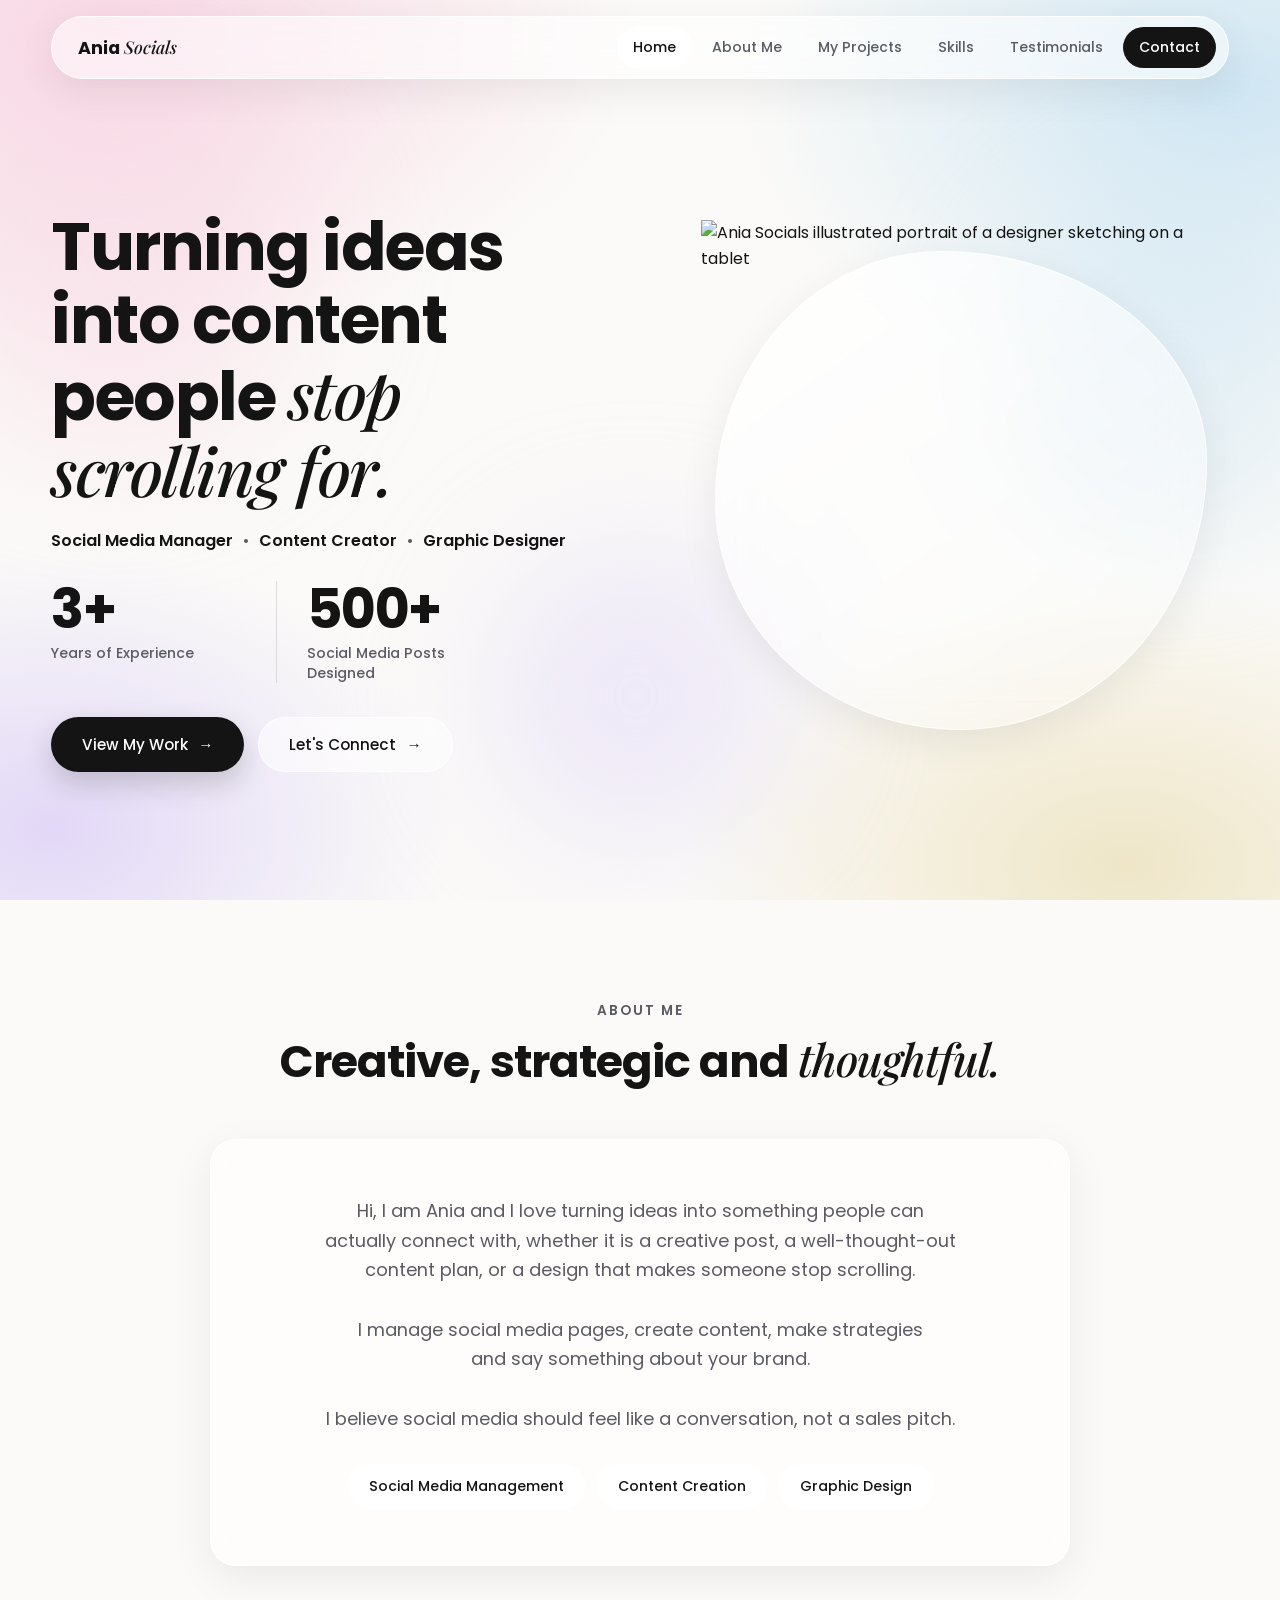
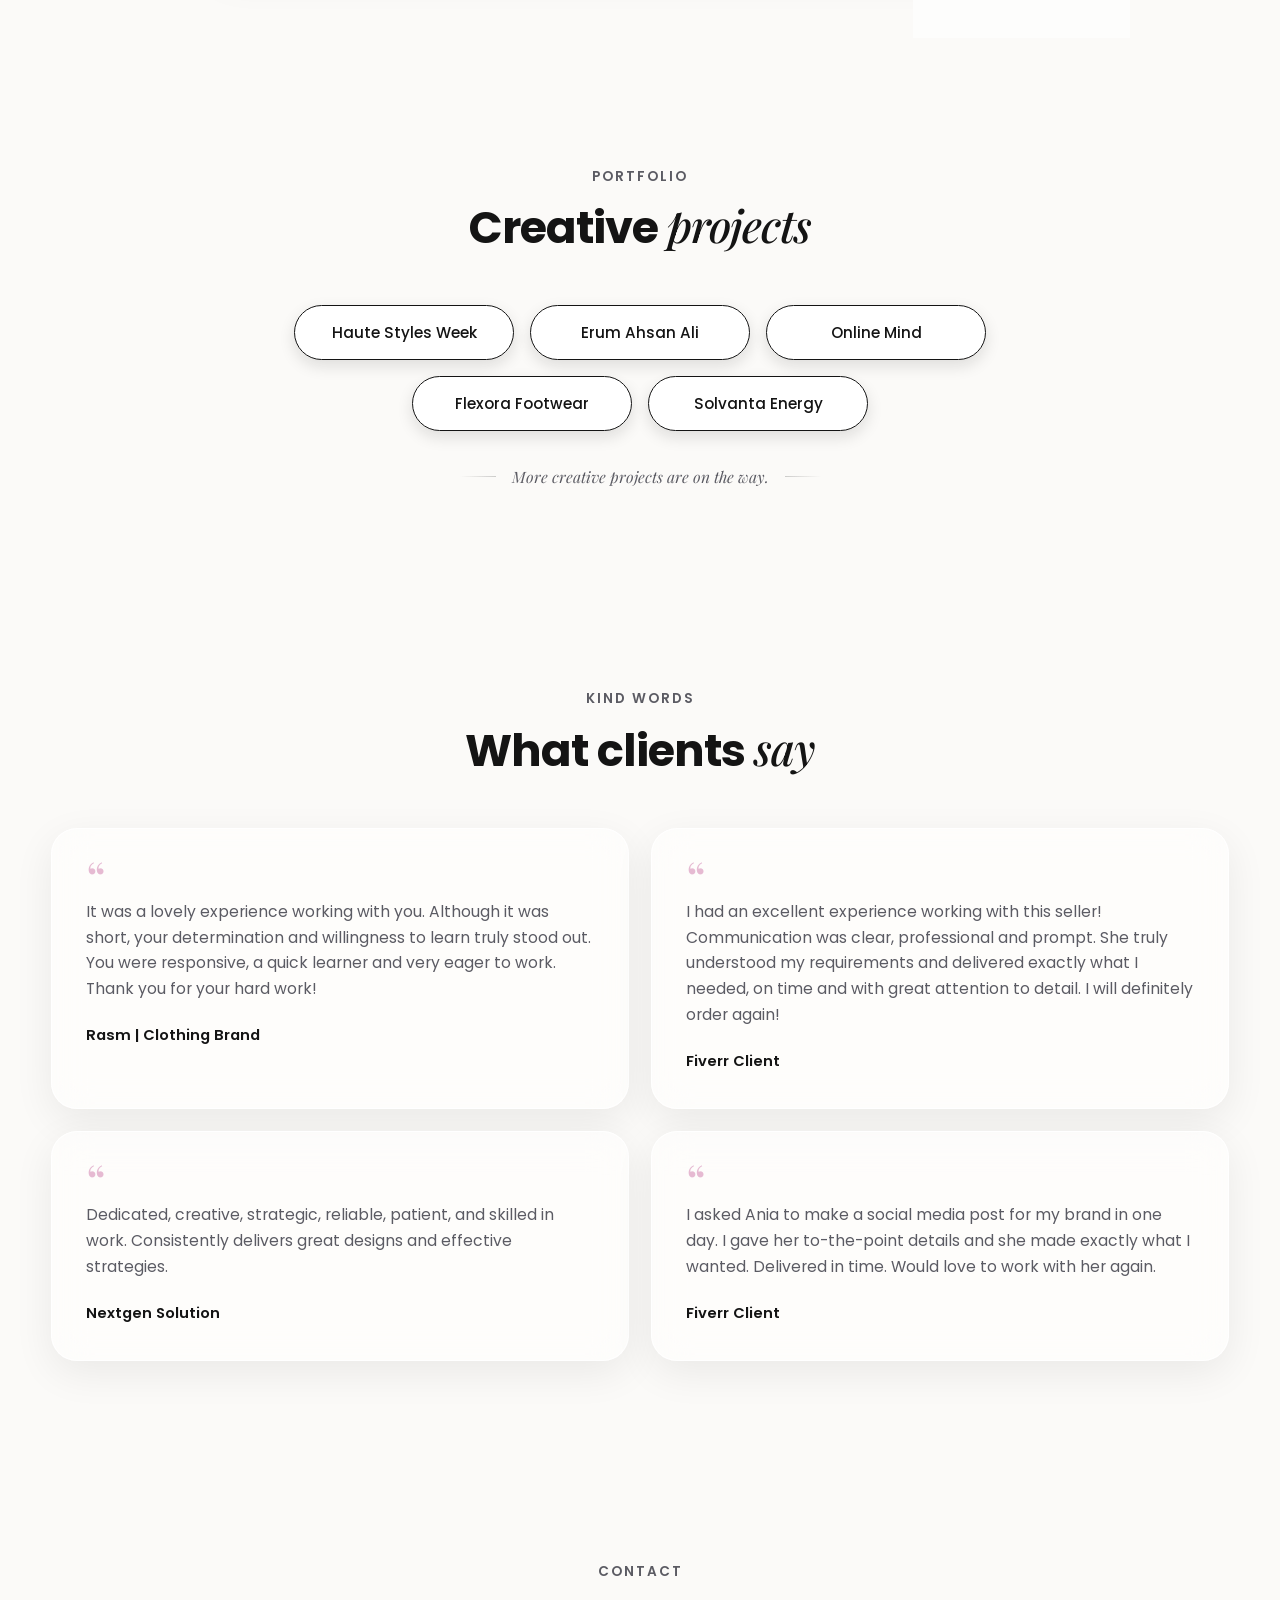
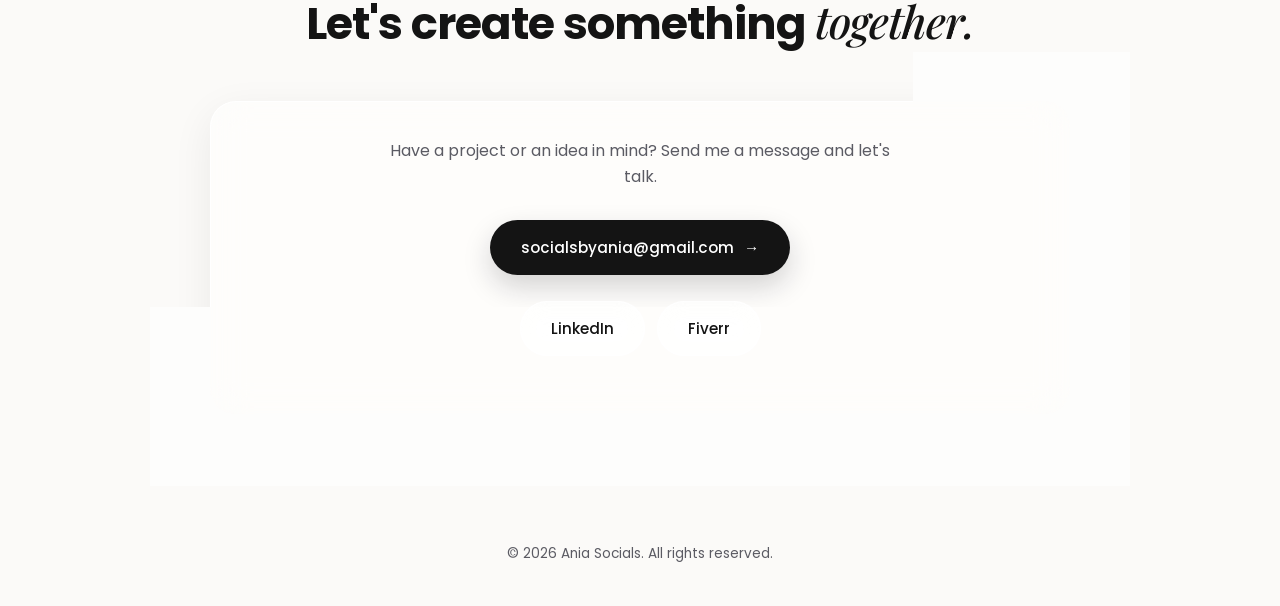
==== index.html @ b8e096a8 "Set background of work section to transparent Change the background style of the work section to tra" ====
<!DOCTYPE html>
<html lang="en">
<head>
<meta charset="UTF-8">
<meta name="viewport" content="width=device-width, initial-scale=1">
<meta name="description" content="Ania Socials - Social Media Manager, Content Creator and Graphic Designer based in Lahore, Pakistan.">
<title>Ania Socials | Social Media Manager, Content Creator &amp; Graphic Designer</title>
<link rel="preconnect" href="https://fonts.googleapis.com">
<link rel="preconnect" href="https://fonts.gstatic.com" crossorigin="anonymous">
<link href="https://fonts.googleapis.com/css2?family=Poppins:wght@400;500;600;700&amp;family=Playfair+Display:ital,wght@1,500&amp;display=swap" rel="stylesheet">
<link rel="stylesheet" href="style.css">
</head>
<body>
<div class="bg" aria-hidden="true"><div class="blob b1"></div><div class="blob b2"></div><div class="blob b3"></div></div>

<header class="nav" id="nav">
<div class="container">
<nav aria-label="Main navigation" class="nav-inner">
<a class="logo" href="#home">Ania <span>Socials</span></a>
<ul class="nav-links" id="navLinks">
<li><a class="active" href="#home">Home</a></li>
<li><a href="#about">About Me</a></li>
<li><a href="#work">My Projects</a></li>
<li><a href="skills.html">Skills</a></li>
<li><a href="#testimonials">Testimonials</a></li>
<li><a class="nav-cta" href="#contact">Contact</a></li>
</ul>
<button aria-label="Toggle menu" class="menu-btn" id="menuBtn" type="button"><span></span><span></span><span></span></button>
</nav>
</div>
</header>

<main>
<!-- HERO -->
<section class="hero" id="home">
<div class="container hero-grid">
<div>
<h1 class="fade-in d2">Turning ideas into content people <span class="serif">stop scrolling for.</span></h1>
<p class="role fade-in d3">Social Media Manager <em>&#8226;</em> Content Creator <em>&#8226;</em> Graphic Designer</p>
<div class="stats fade-in d3">
<div class="stat"><strong>3+</strong><span>Years of Experience</span></div>
<div class="stat"><strong>500+</strong><span>Social Media Posts Designed</span></div>
</div>
<div class="actions fade-in d4">
<a class="btn btn-primary" href="#work">View My Work <span class="arrow">&#8594;</span></a>
<a class="btn btn-glass" href="#contact">Let's Connect <span class="arrow">&#8594;</span></a>
</div>
</div>
<div class="hero-visual">
<div class="glass-shape"></div>
<img alt="Ania Socials illustrated portrait of a designer sketching on a tablet" height="520" src="https://blogger.googleusercontent.com/img/b/R29vZ2xl/AVvXsEibxMDNCMY5c9PxN5ZFK6qP8IQob1zR3CNgGn-shDD3_KGI70sNt0he87D-zK4mpWRlWK5FpKBMN6cfa7GPs__w5HjtG56570wVOdu9IdIuKv0QB2k-N_sgeKqz3e6K7RaxLHZi7fZDwpStQkw6XJmoMxxOQEpCVAgt_jhznvcrBzYWhAY2EqvJJrifhQ6l/s1600/Hijabi%20Artist%20Sketching%20on%20Tablet.png" width="520">
</div>
</div>
</section>

<!-- ABOUT -->
<section class="sec" id="about">
<div class="container">
<span class="eyebrow reveal">About Me</span>
<h2 class="reveal">Creative, strategic and <span class="serif">thoughtful.</span></h2>
<div class="glass about-card reveal">
<p>Hi, I am Ania and I love turning ideas into something people can actually connect with, whether it is a creative post, a well-thought-out content plan, or a design that makes someone stop scrolling.</p>
<p>I manage social media pages, create content, make strategies<br>and say something about your brand.</p>
<p>I believe social media should feel like a conversation, not a sales pitch.</p>
<div class="chips"><span>Social Media Management</span><span>Content Creation</span><span>Graphic Design</span></div>
</div>
</div>
</section>

<!-- CREATIVE PORTFOLIO -->
<section class="sec" id="work" style="background:transparent">
<div class="container">
<span class="eyebrow reveal">Portfolio</span>
<h2 class="reveal">Creative <span class="serif">projects</span></h2>
<div class="pf-list reveal">
<a class="pf-btn" href="haute-styles-week.html">Haute Styles Week</a>
<a class="pf-btn" href="erum-ahsan-ali.html">Erum Ahsan Ali</a>
<a class="pf-btn" href="online-mind.html">Online Mind</a>
<a class="pf-btn" href="flexora-footwear.html">Flexora Footwear</a>
<a class="pf-btn" href="solvanta-energy.html">Solvanta Energy</a>
</div>
<p class="more-note reveal">More creative projects are on the way.</p>
</div>
</section>

<!-- TESTIMONIALS -->
<section class="sec" id="testimonials">
<div class="container">
<span class="eyebrow reveal">Kind Words</span>
<h2 class="reveal">What clients <span class="serif">say</span></h2>
<div class="tgrid">
<div class="glass tcard reveal"><div class="quote">&#8220;</div><p>It was a lovely experience working with you. Although it was short, your determination and willingness to learn truly stood out. You were responsive, a quick learner and very eager to work. Thank you for your hard work!</p><b>Rasm | Clothing Brand</b></div>
<div class="glass tcard reveal"><div class="quote">&#8220;</div><p>I had an excellent experience working with this seller! Communication was clear, professional and prompt. She truly understood my requirements and delivered exactly what I needed, on time and with great attention to detail. I will definitely order again!</p><b>Fiverr Client</b></div>
<div class="glass tcard reveal"><div class="quote">&#8220;</div><p>Dedicated, creative, strategic, reliable, patient, and skilled in work. Consistently delivers great designs and effective strategies.</p><b>Nextgen Solution</b></div>
<div class="glass tcard reveal"><div class="quote">&#8220;</div><p>I asked Ania to make a social media post for my brand in one day. I gave her to-the-point details and she made exactly what I wanted. Delivered in time. Would love to work with her again.</p><b>Fiverr Client</b></div>
</div>
</div>
</section>

<!-- CONTACT -->
<section class="sec" id="contact">
<div class="container">
<span class="eyebrow reveal">Contact</span>
<h2 class="reveal">Let's create something <span class="serif">together.</span></h2>
<div class="glass contact-card reveal">
<p class="contact-message">
  Have a project or an idea in mind?
  <span>Send me a message and let's talk.</span>
</p>
<div class="actions" style="justify-content:center;margin-top:0">
<a class="btn btn-primary" href="https://mail.google.com/mail/?view=cm&amp;fs=1&amp;to=socialsbyania@gmail.com" target="_blank" rel="noopener noreferrer">socialsbyania@gmail.com <span class="arrow">&#8594;</span></a>
<!-- EDIT: paste your Google Form link in href below, then remove the comment markers around this button
<a class="btn btn-glass" href="PASTE-GOOGLE-FORM-LINK">Fill the Form</a> -->
</div>
<div class="links">
<a class="btn btn-glass" href="https://www.linkedin.com/in/ania-socials" rel="noopener" target="_blank">LinkedIn</a>
<a class="btn btn-glass" href="https://www.fiverr.com/s/jyyxRbZ" rel="noopener" target="_blank">Fiverr</a>
</div>
</div>
</div>
</section>
</main>

<footer class="footer"><div class="container">&#169; 2026 Ania Socials. All rights reserved.</div></footer>

<script src="script.js"></script>
</body>
</html>
---- style.css ----
:root{
  /* EDIT COLORS HERE */
  --bg:#fbfaf8; --text:#141414; --muted:#5b5b63; --accent:#141414;
  --g1:#f8d7e4; --g2:#cfe6f3; --g3:#efe6c8; --g4:#e2d8f7;
  --glass:rgba(255,255,255,.55); --glass2:rgba(255,255,255,.78); --border:rgba(255,255,255,.85);
  --shadow:0 12px 40px rgba(20,20,20,.07); --ease:cubic-bezier(.22,.61,.36,1);
}
*{box-sizing:border-box;margin:0;padding:0}
html{scroll-behavior:smooth}
body{font-family:'Poppins',sans-serif;color:var(--text);background:var(--bg);line-height:1.65;overflow-x:hidden;-webkit-font-smoothing:antialiased}
img{max-width:100%;height:auto;display:block}
a{color:inherit;text-decoration:none}
ul{list-style:none}
.container{width:min(1180px,92%);margin:0 auto}
.serif{font-family:'Playfair Display','Times New Roman',serif;font-style:italic;font-weight:500}
section{scroll-margin-top:90px;position:relative}
.bg{position:fixed;inset:0;z-index:-2;overflow:hidden;background:radial-gradient(60% 50% at 8% 4%,var(--g1),transparent 70%),radial-gradient(55% 50% at 96% 10%,var(--g2),transparent 70%),radial-gradient(50% 45% at 88% 96%,var(--g3),transparent 70%),radial-gradient(45% 45% at 4% 92%,var(--g4),transparent 70%),var(--bg)}
.blob{position:absolute;border-radius:50%;filter:blur(70px);opacity:.5;animation:float 16s ease-in-out infinite}
.b1{width:380px;height:380px;background:var(--g1);top:8%;left:-6%}
.b2{width:340px;height:340px;background:var(--g2);top:22%;right:-5%;animation-delay:-5s}
.b3{width:300px;height:300px;background:var(--g4);bottom:6%;left:38%;animation-delay:-9s}
@keyframes float{0%,100%{transform:translate(0,0) scale(1)}50%{transform:translate(30px,-40px) scale(1.08)}}
.glass{background:var(--glass);backdrop-filter:blur(18px) saturate(160%);-webkit-backdrop-filter:blur(18px) saturate(160%);border:1px solid var(--border);box-shadow:var(--shadow);border-radius:26px;transition:all .4s var(--ease)}
.glass:hover{background:var(--glass2);transform:translateY(-5px)}
/* NAV */
.nav{position:fixed;top:16px;left:0;right:0;z-index:60}
.nav-inner{position:relative;display:flex;align-items:center;justify-content:space-between;padding:10px 12px 10px 26px;background:var(--glass);backdrop-filter:blur(18px);-webkit-backdrop-filter:blur(18px);border:1px solid var(--border);border-radius:999px;box-shadow:var(--shadow)}
.nav.scrolled .nav-inner{background:var(--glass2)}
.logo{font-weight:700;font-size:1.1rem}
.logo span{font-family:'Playfair Display',serif;font-style:italic;font-weight:500}
.nav-links{display:flex;gap:4px;align-items:center}
.nav-links a{display:block;padding:9px 16px;border-radius:999px;font-size:.88rem;font-weight:500;color:var(--muted);transition:all .3s var(--ease)}
.nav-links a:hover,.nav-links a.active{color:var(--text);background:rgba(255,255,255,.9)}
.nav-links a.nav-cta{background:var(--accent);color:#fff}
.nav-links a.nav-cta:hover{background:#000;transform:translateY(-1px)}
.menu-btn{display:none;width:44px;height:44px;border-radius:50%;border:1px solid var(--border);background:var(--glass2);cursor:pointer;position:relative}
.menu-btn span{position:absolute;left:13px;right:13px;height:2px;background:var(--text);border-radius:2px;transition:all .3s var(--ease)}
.menu-btn span:nth-child(1){top:16px}.menu-btn span:nth-child(2){top:21px}.menu-btn span:nth-child(3){top:26px}
.menu-btn.open span:nth-child(1){top:21px;transform:rotate(45deg)}
.menu-btn.open span:nth-child(2){opacity:0}
.menu-btn.open span:nth-child(3){top:21px;transform:rotate(-45deg)}
/* BUTTONS */
.btn{display:inline-flex;align-items:center;gap:10px;padding:15px 30px;border-radius:999px;font:500 .95rem 'Poppins',sans-serif;cursor:pointer;border:1px solid transparent;transition:all .35s var(--ease)}
.btn-primary{background:var(--accent);color:#fff;box-shadow:0 12px 28px rgba(20,20,20,.18)}
.btn-primary:hover{transform:translateY(-3px);box-shadow:0 16px 34px rgba(20,20,20,.25)}
.btn-glass{background:var(--glass);color:var(--text);border-color:var(--border);backdrop-filter:blur(14px);-webkit-backdrop-filter:blur(14px)}
.btn-glass:hover{background:var(--glass2);transform:translateY(-3px);box-shadow:var(--shadow)}
.btn .arrow{transition:transform .3s var(--ease)}.btn:hover .arrow{transform:translateX(4px)}
/* HERO */
.hero{min-height:100vh;display:flex;align-items:center;padding:130px 0 70px}
.hero-grid{display:grid;grid-template-columns:1.05fr .95fr;gap:50px;align-items:center}
.pill{display:inline-flex;align-items:center;gap:10px;padding:8px 18px;border-radius:999px;font-size:.82rem;font-weight:500;color:var(--muted);background:var(--glass);border:1px solid var(--border);backdrop-filter:blur(12px);-webkit-backdrop-filter:blur(12px)}
.pill i{width:8px;height:8px;border-radius:50%;background:#7bd389}
.hero h1{font-size:clamp(2.4rem,5.2vw,4.3rem);font-weight:700;line-height:1.1;letter-spacing:-1.5px;margin:22px 0 18px}
.role{font-weight:600;margin-bottom:10px}
.role em{font-style:normal;color:var(--muted);font-weight:400;margin:0 6px}
.lead{color:var(--muted);font-size:1.05rem;max-width:480px}
.actions{display:flex;flex-wrap:wrap;gap:14px;margin-top:34px}
.hero-visual{position:relative;display:flex;justify-content:center}
.glass-shape{position:absolute;inset:6% 4% 2%;border-radius:46% 54% 50% 50%/52% 44% 56% 48%;background:linear-gradient(145deg,rgba(255,255,255,.8),rgba(255,255,255,.25));border:1px solid var(--border);backdrop-filter:blur(20px);-webkit-backdrop-filter:blur(20px);box-shadow:var(--shadow)}
.hero-visual img{position:relative;width:min(100%,520px);animation:rise 1.2s var(--ease) both .25s,bob 7s ease-in-out infinite 1.5s}
@keyframes rise{from{opacity:0;transform:translateY(40px) scale(.96)}to{opacity:1;transform:none}}
@keyframes bob{0%,100%{transform:translateY(0)}50%{transform:translateY(-10px)}}
.fade-in{opacity:0;transform:translateY(24px);animation:fadeUp .9s var(--ease) forwards}
.d1{animation-delay:.1s}.d2{animation-delay:.25s}.d3{animation-delay:.4s}.d4{animation-delay:.55s}
@keyframes fadeUp{to{opacity:1;transform:none}}
/* SECTIONS */
.sec{padding:100px 0}
.eyebrow{display:block;text-align:center;font-size:.85rem;font-weight:600;letter-spacing:2px;text-transform:uppercase;color:var(--muted);margin-bottom:10px}
.sec h2{text-align:center;font-size:clamp(1.9rem,3.6vw,2.8rem);font-weight:700;letter-spacing:-1px;line-height:1.2;margin-bottom:50px}
/* ABOUT */
.about-card{padding:56px 48px;max-width:860px;margin:0 auto;text-align:center}
.about-card p{font-size:1.12rem;color:var(--muted);max-width:640px;margin:0 auto 30px}
.chips{display:flex;flex-wrap:wrap;gap:12px;justify-content:center}
.chips span{padding:10px 20px;border-radius:999px;background:rgba(255,255,255,.8);border:1px solid var(--border);font-size:.88rem;font-weight:500}
/* CREATIVE PORTFOLIO */
.grid{display:grid;grid-template-columns:repeat(3,1fr);gap:22px}
.work{padding:10px;overflow:hidden;cursor:zoom-in}
.work img{width:100%;aspect-ratio:1/1;object-fit:cover;border-radius:18px;transition:transform .6s var(--ease)}
.work:hover img{transform:scale(1.04)}
.more{display:none}.grid.all .more{display:block}
.center{text-align:center;margin-top:40px}
.lightbox{position:fixed;inset:0;z-index:100;background:rgba(20,20,20,.7);backdrop-filter:blur(8px);display:none;align-items:center;justify-content:center;padding:24px;cursor:zoom-out}
.lightbox.show{display:flex}
.lightbox img{max-height:90vh;border-radius:18px;box-shadow:0 20px 60px rgba(0,0,0,.4)}
/* TESTIMONIALS */
.tgrid{display:grid;grid-template-columns:repeat(2,1fr);gap:22px}
.tcard{padding:34px}
.quote{font-family:'Playfair Display',serif;font-size:3rem;line-height:.6;color:var(--g1);filter:saturate(2) brightness(.9);height:26px}
.tcard p{color:var(--muted);margin:10px 0 20px;font-size:.98rem}
.tcard b{font-weight:600;font-size:.92rem}
/* CONTACT */
.contact-card{padding:56px 40px;max-width:860px;margin:0 auto;text-align:center}
.contact-card p{color:var(--muted);max-width:520px;margin:-20px auto 30px}
.links{display:flex;flex-wrap:wrap;gap:12px;justify-content:center;margin-top:26px}
.footer{padding:30px 0 40px;text-align:center;color:var(--muted);font-size:.85rem}
/* REVEAL (only active when JS adds .js) */
.js .reveal{opacity:0;transform:translateY(30px);transition:opacity .9s var(--ease),transform .9s var(--ease)}
.js .reveal.visible{opacity:1;transform:none}
@media(max-width:900px){
  .hero-grid{grid-template-columns:1fr;text-align:center;gap:30px}
  .lead{margin:0 auto}.actions{justify-content:center}
  .hero-visual{order:-1}.hero-visual img{width:min(78%,380px)}
  .hero{padding-top:110px}
  .grid{grid-template-columns:repeat(2,1fr)}.tgrid{grid-template-columns:1fr}
}
@media(max-width:820px){
  .menu-btn{display:block}
  .nav-links{position:absolute;top:calc(100% + 10px);left:0;right:0;flex-direction:column;padding:14px;background:var(--glass2);backdrop-filter:blur(20px);-webkit-backdrop-filter:blur(20px);border:1px solid var(--border);border-radius:26px;box-shadow:var(--shadow);opacity:0;visibility:hidden;transform:translateY(-10px);transition:all .3s var(--ease)}
  .nav-links.open{opacity:1;visibility:visible;transform:none}
  .nav-links a{text-align:center;padding:13px}
}
@media(max-width:520px){
  .grid{grid-template-columns:1fr}.btn{width:100%;justify-content:center}.actions{width:100%}
  .about-card,.contact-card{padding:38px 22px}.sec{padding:70px 0}
}
@media(prefers-reduced-motion:reduce){*{animation:none!important;transition:none!important}.fade-in{opacity:1;transform:none}.js .reveal{opacity:1;transform:none}}
/* ===== PROJECT PAGES ===== */
.project-page .ph{padding:130px 0 30px}
.back-link{display:inline-flex;align-items:center;gap:8px;padding:9px 18px;border-radius:999px;background:var(--glass);border:1px solid var(--border);backdrop-filter:blur(14px);-webkit-backdrop-filter:blur(14px);font-size:.88rem;font-weight:500;margin-bottom:28px;transition:all .3s var(--ease)}
.back-link:hover{background:var(--glass2);transform:translateX(-4px)}
.eyebrow.left{text-align:left}
.ptitle{font-size:clamp(2.4rem,6vw,4.6rem);font-weight:700;letter-spacing:-1.5px;line-height:1.08;margin:6px 0 38px}
.pintro{display:block}
.pabout{padding:42px 38px;display:flex;flex-direction:column;justify-content:center;gap:20px}
.plabel{font-size:.8rem;font-weight:600;letter-spacing:2px;text-transform:uppercase;color:var(--muted)}
.pabout p{font-size:1.12rem;color:var(--muted)}
.pgal{display:grid;grid-template-columns:repeat(auto-fit,minmax(min(100%,320px),1fr));gap:22px;align-items:start}
.pgal figure{margin:0 auto;width:100%;max-width:760px}
.pgal img{width:100%;height:auto;object-fit:contain;display:block;border-radius:18px;box-shadow:var(--shadow);cursor:zoom-in;transition:transform .5s var(--ease)}
.pgal img:hover{transform:scale(1.02)}
.pnote{grid-column:1/-1;padding:40px;text-align:center;color:var(--muted)}
.pdo{max-width:860px;margin:0 auto;padding:44px 40px}
.pdo ol{list-style:none;counter-reset:c}
.pdo li{display:flex;gap:18px;padding:18px 0;color:var(--muted);border-bottom:1px solid rgba(20,20,20,.07)}
.pdo li:last-child{border-bottom:0}
.pdo li:before{counter-increment:c;content:counter(c,decimal-leading-zero);font-weight:600;color:var(--text);min-width:30px}
.pnext{display:flex;justify-content:space-between;gap:16px;flex-wrap:wrap;max-width:860px;margin:0 auto}
.pcta{text-align:center;margin-top:60px}
.pcta p{color:var(--muted);margin-bottom:18px}
@media(max-width:600px){.pgal{grid-template-columns:1fr}.pabout,.pdo{padding:30px 22px}.project-page .ph{padding-top:110px}.pnext .btn{width:100%;justify-content:center}}
/* ===== HERO STATS ===== */
.stats{display:flex;align-items:stretch;margin-top:26px;max-width:480px}
.stat{flex:1;padding:0 30px}
.stat:first-child{padding-left:0}
.stat+.stat{border-left:1px solid rgba(20,20,20,.12)}
.stat strong{display:block;font-size:clamp(2.4rem,5vw,3.4rem);font-weight:700;letter-spacing:-1.5px;line-height:1.05}
.stat span{display:block;margin-top:6px;font-size:.88rem;font-weight:500;color:var(--muted);line-height:1.4}
@media(max-width:900px){.stats{margin-left:auto;margin-right:auto}.stat,.stat:first-child{padding:0 22px}}
@media(max-width:520px){.stats{max-width:100%}.stat,.stat:first-child{padding:0 12px}.stat strong{font-size:2.3rem}.stat span{font-size:.8rem}}
/* ===== SKILLS PAGE ===== */
.skills-page .ph{padding:130px 0 30px}
.sgrid{display:grid;grid-template-columns:repeat(6,1fr);gap:22px}
.scard{grid-column:span 2;padding:36px 32px}
.scard:nth-child(n+4){grid-column:span 3}
.snum{display:block;font-family:'Playfair Display','Times New Roman',serif;font-style:italic;font-size:1.5rem;color:var(--muted);line-height:1}
.scard h3{font-size:1.2rem;font-weight:600;line-height:1.35;margin:10px 0 22px;letter-spacing:-.2px}
.skchips{display:flex;flex-wrap:wrap;gap:9px}
.skchips span{padding:8px 15px;border-radius:999px;background:rgba(255,255,255,.8);border:1px solid var(--border);font-size:.82rem;font-weight:500;transition:all .3s var(--ease)}
.skchips span:hover{background:#fff;transform:translateY(-2px);box-shadow:0 6px 16px rgba(20,20,20,.06)}
.sfoot{display:flex;flex-wrap:wrap;gap:14px;justify-content:center;margin-top:56px}
@media(min-width:821px) and (max-width:1000px){.nav-links a{padding:9px 11px}}
@media(max-width:900px){.sgrid{grid-template-columns:repeat(2,1fr)}.scard,.scard:nth-child(n+4){grid-column:span 1}.scard:last-child{grid-column:span 2}}
@media(max-width:600px){.sgrid{grid-template-columns:1fr}.scard:last-child{grid-column:span 1}.scard{padding:28px 22px}.skills-page .ph{padding-top:110px}.sfoot .btn{width:100%;justify-content:center}}
/* ===== PROJECTS NOTE ===== */
.more-note{display:flex;align-items:center;justify-content:center;gap:16px;margin-top:34px;padding:0 6px;text-align:center;font-family:'Playfair Display','Times New Roman',serif;font-style:italic;font-size:.98rem;color:var(--muted);line-height:1.5}
.more-note:before,.more-note:after{content:"";flex:0 0 36px;height:1px;background:linear-gradient(90deg,transparent,rgba(20,20,20,.2))}
.more-note:after{background:linear-gradient(270deg,transparent,rgba(20,20,20,.2))}
@media(max-width:520px){.more-note{gap:10px;font-size:.92rem}.more-note:before,.more-note:after{flex-basis:20px}}
/* ===== PORTFOLIO BUTTONS ===== */
.pf-list{display:flex;flex-wrap:wrap;justify-content:center;gap:16px;max-width:820px;margin:0 auto}
.pf-btn{display:inline-flex;align-items:center;justify-content:center;min-width:220px;padding:15px 32px;border-radius:999px;background:#fff;color:#141414;border:1.5px solid #141414;box-shadow:0 6px 16px rgba(20,20,20,.12);font:500 .95rem 'Poppins',sans-serif;text-align:center;cursor:pointer;transition:transform .3s var(--ease),box-shadow .3s var(--ease),background .3s var(--ease),color .3s var(--ease)}
.pf-btn:hover{transform:translateY(-3px);background:#141414;color:#fff;box-shadow:0 12px 26px rgba(20,20,20,.2)}
#work{background:transparent!important}
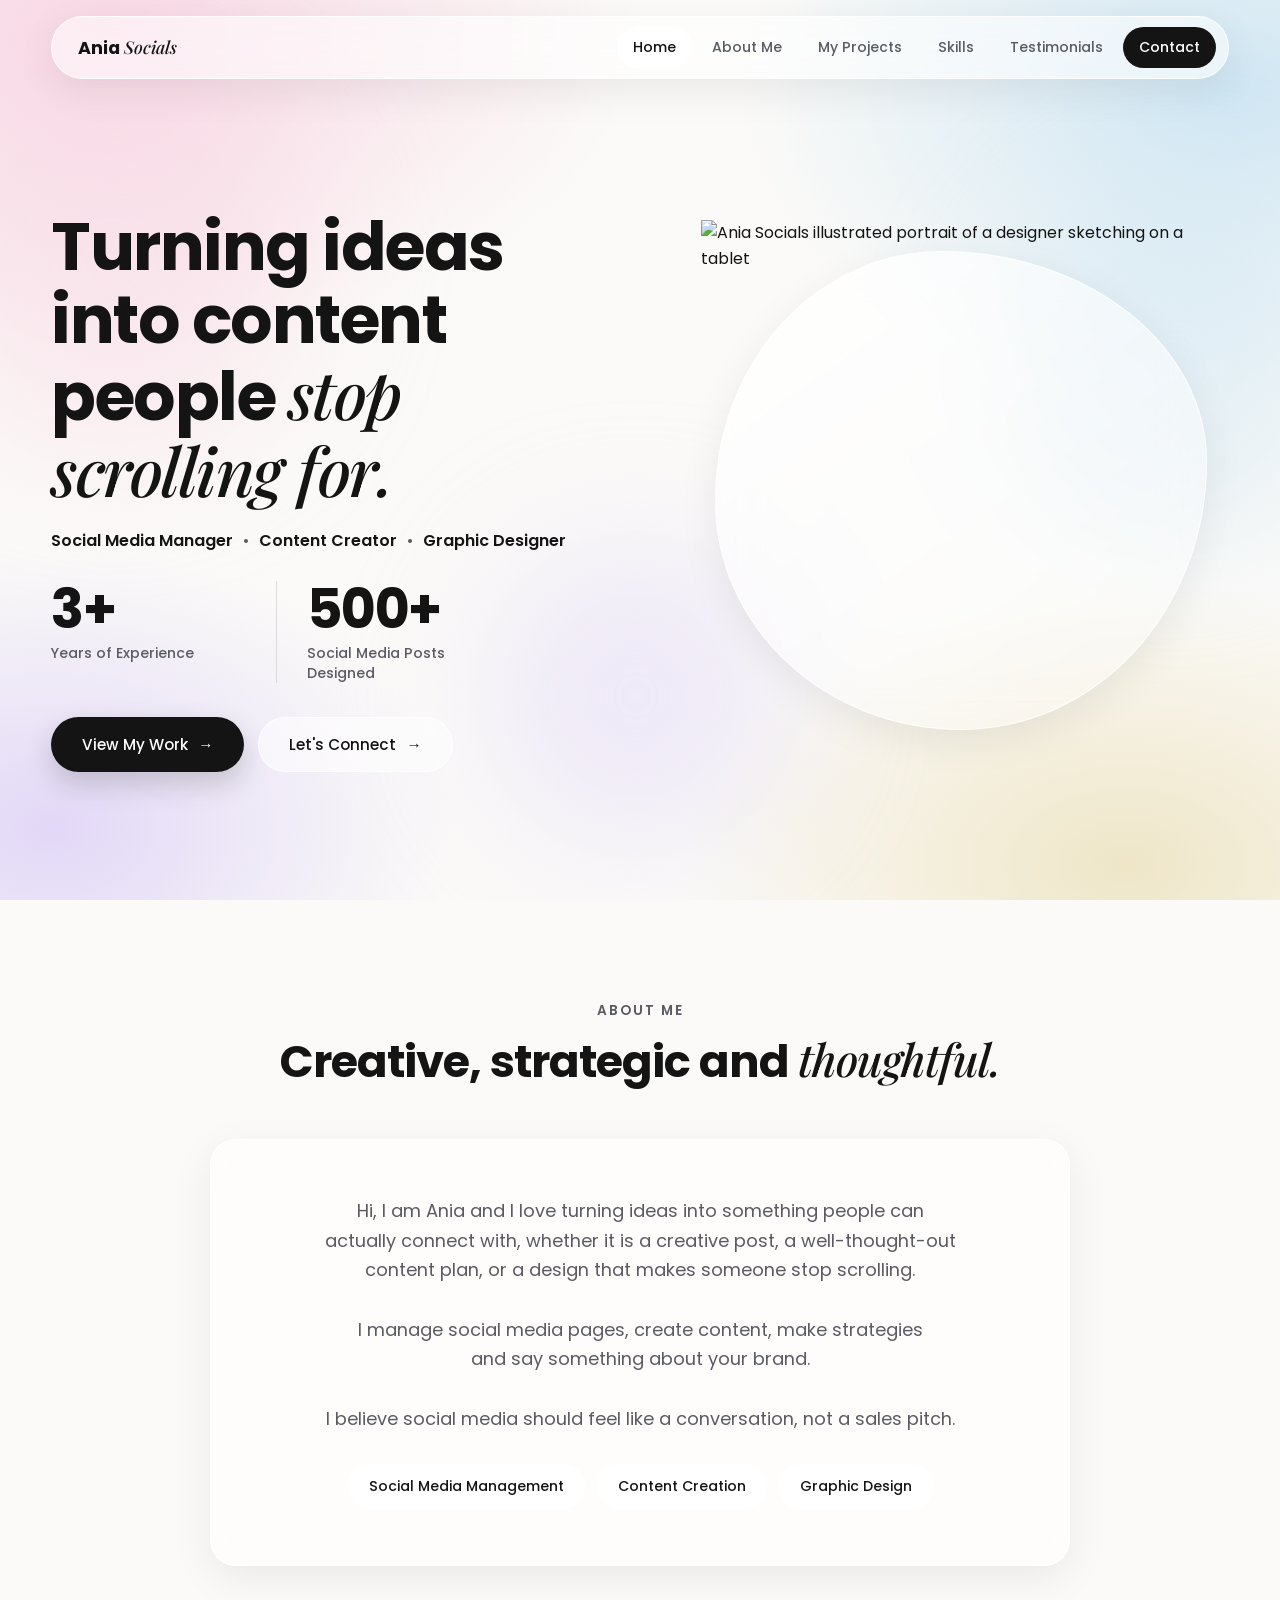
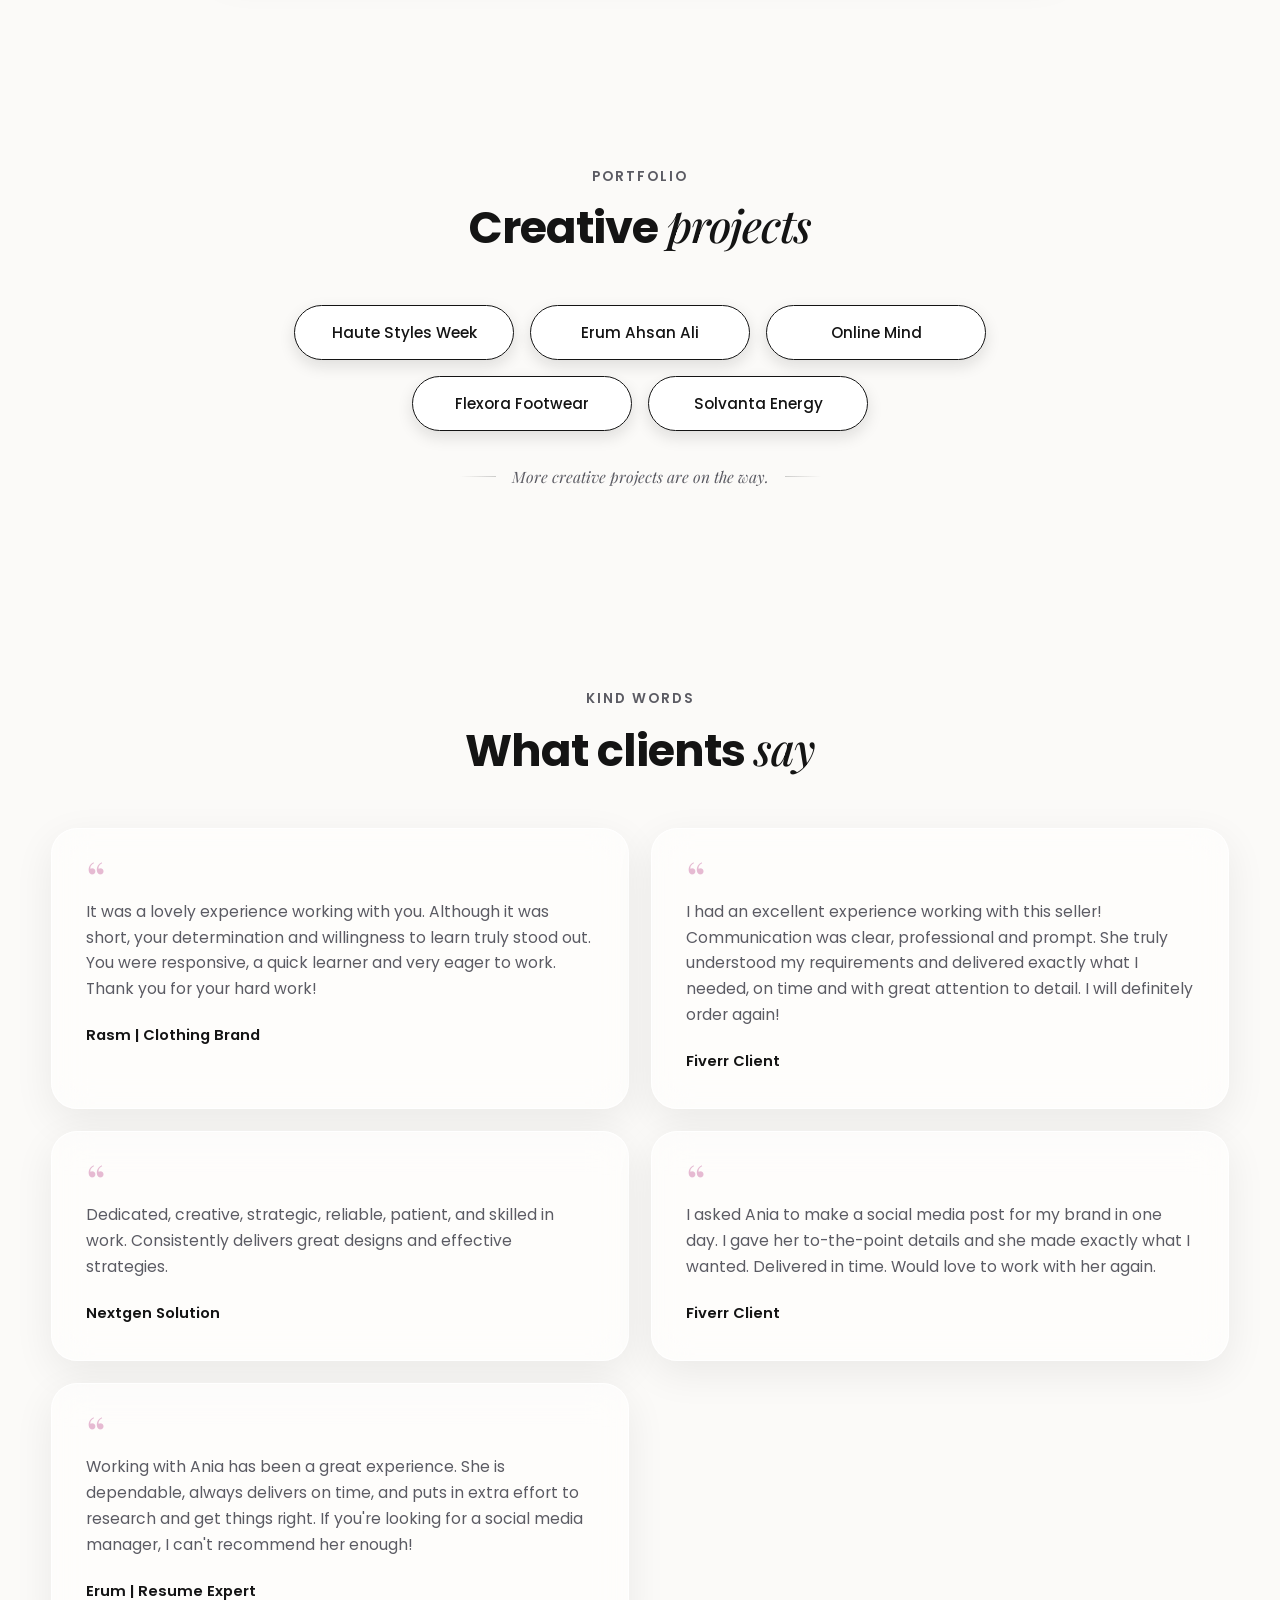
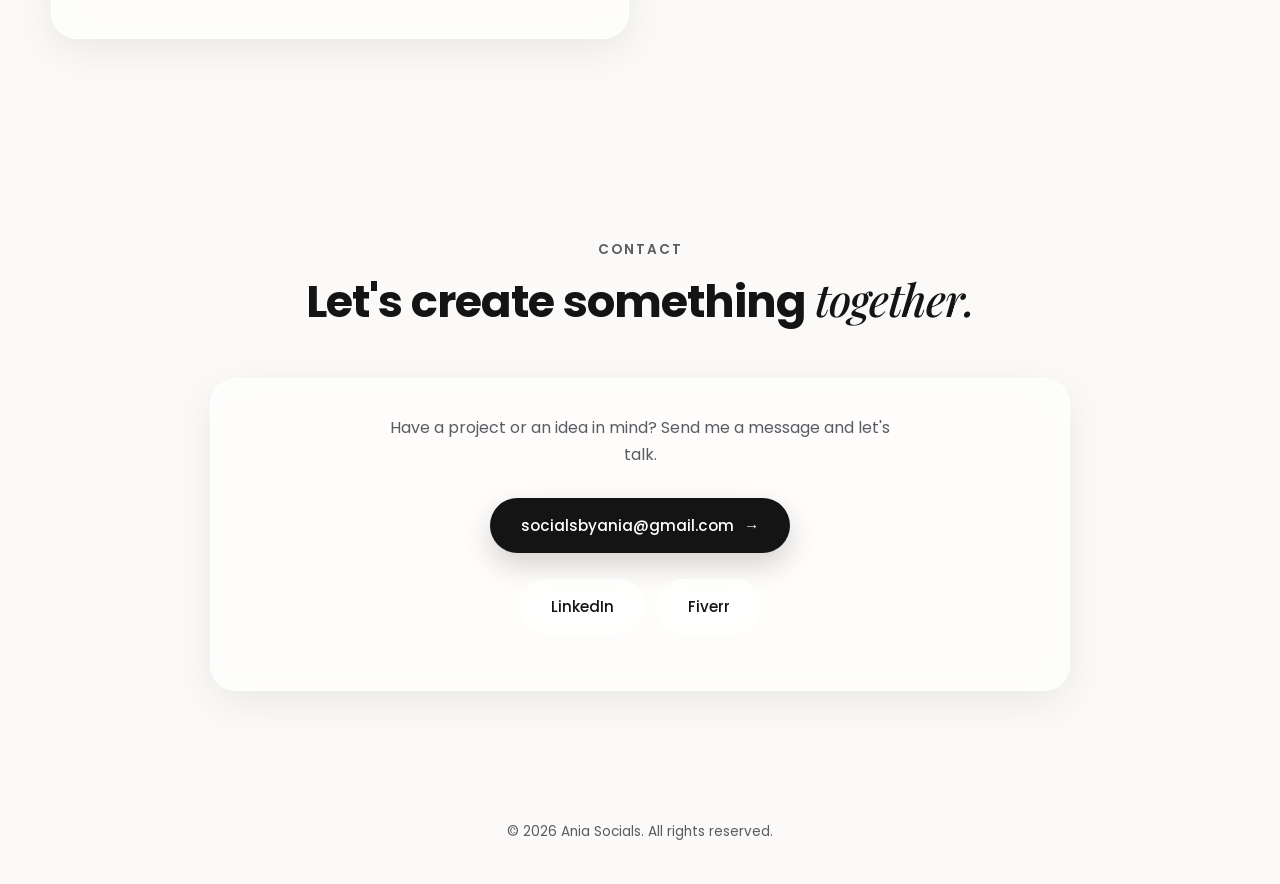
==== commit 8bb700b7: "Add testimonial for social media management" ====
--- a/index.html
+++ b/index.html
@@ -93,6 +93,7 @@
 <div class="glass tcard reveal"><div class="quote">&#8220;</div><p>I had an excellent experience working with this seller! Communication was clear, professional and prompt. She truly understood my requirements and delivered exactly what I needed, on time and with great attention to detail. I will definitely order again!</p><b>Fiverr Client</b></div>
 <div class="glass tcard reveal"><div class="quote">&#8220;</div><p>Dedicated, creative, strategic, reliable, patient, and skilled in work. Consistently delivers great designs and effective strategies.</p><b>Nextgen Solution</b></div>
 <div class="glass tcard reveal"><div class="quote">&#8220;</div><p>I asked Ania to make a social media post for my brand in one day. I gave her to-the-point details and she made exactly what I wanted. Delivered in time. Would love to work with her again.</p><b>Fiverr Client</b></div>
+<div class="glass tcard reveal"><div class="quote">&#8220;</div><p>Working with Ania has been a great experience. She is dependable, always delivers on time, and puts in extra effort to research and get things right. If you're looking for a social media manager, I can't recommend her enough!</p><b>Erum | Resume Expert</b></div>
 </div>
 </div>
 </section>
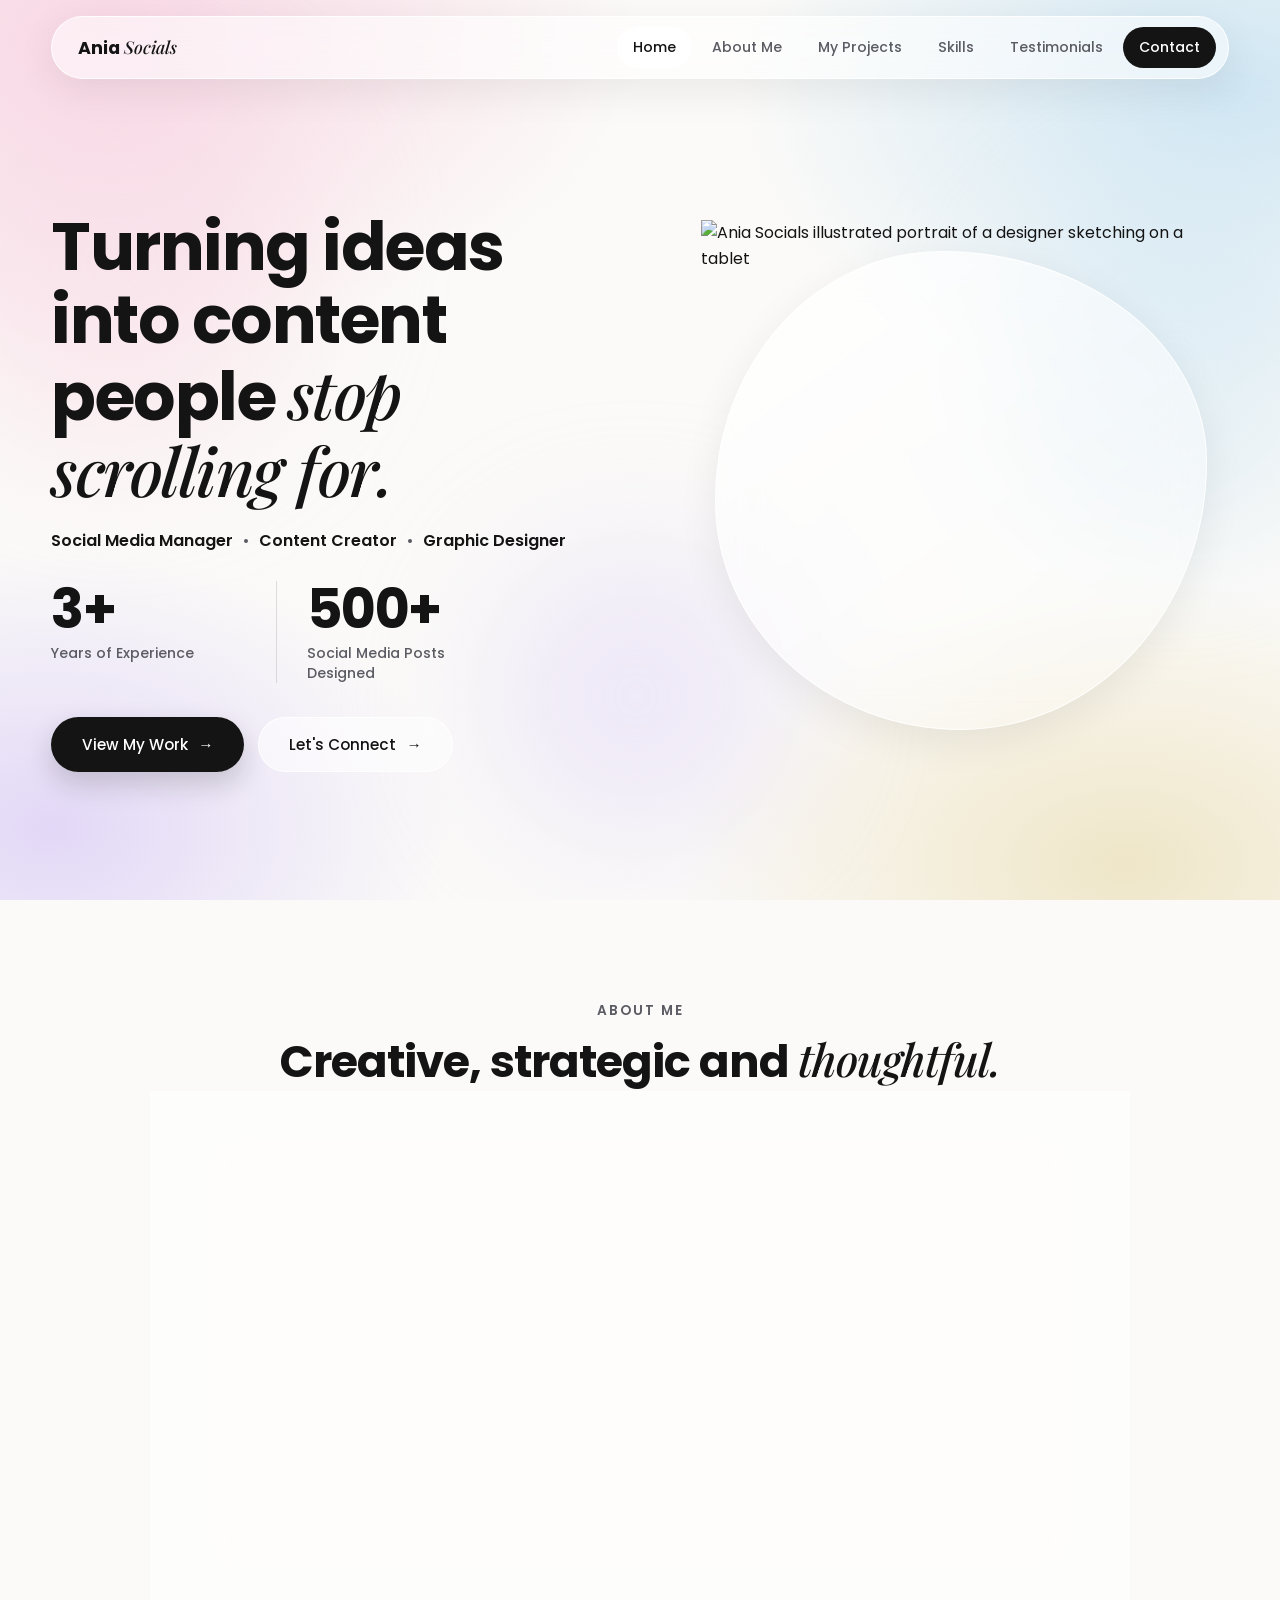
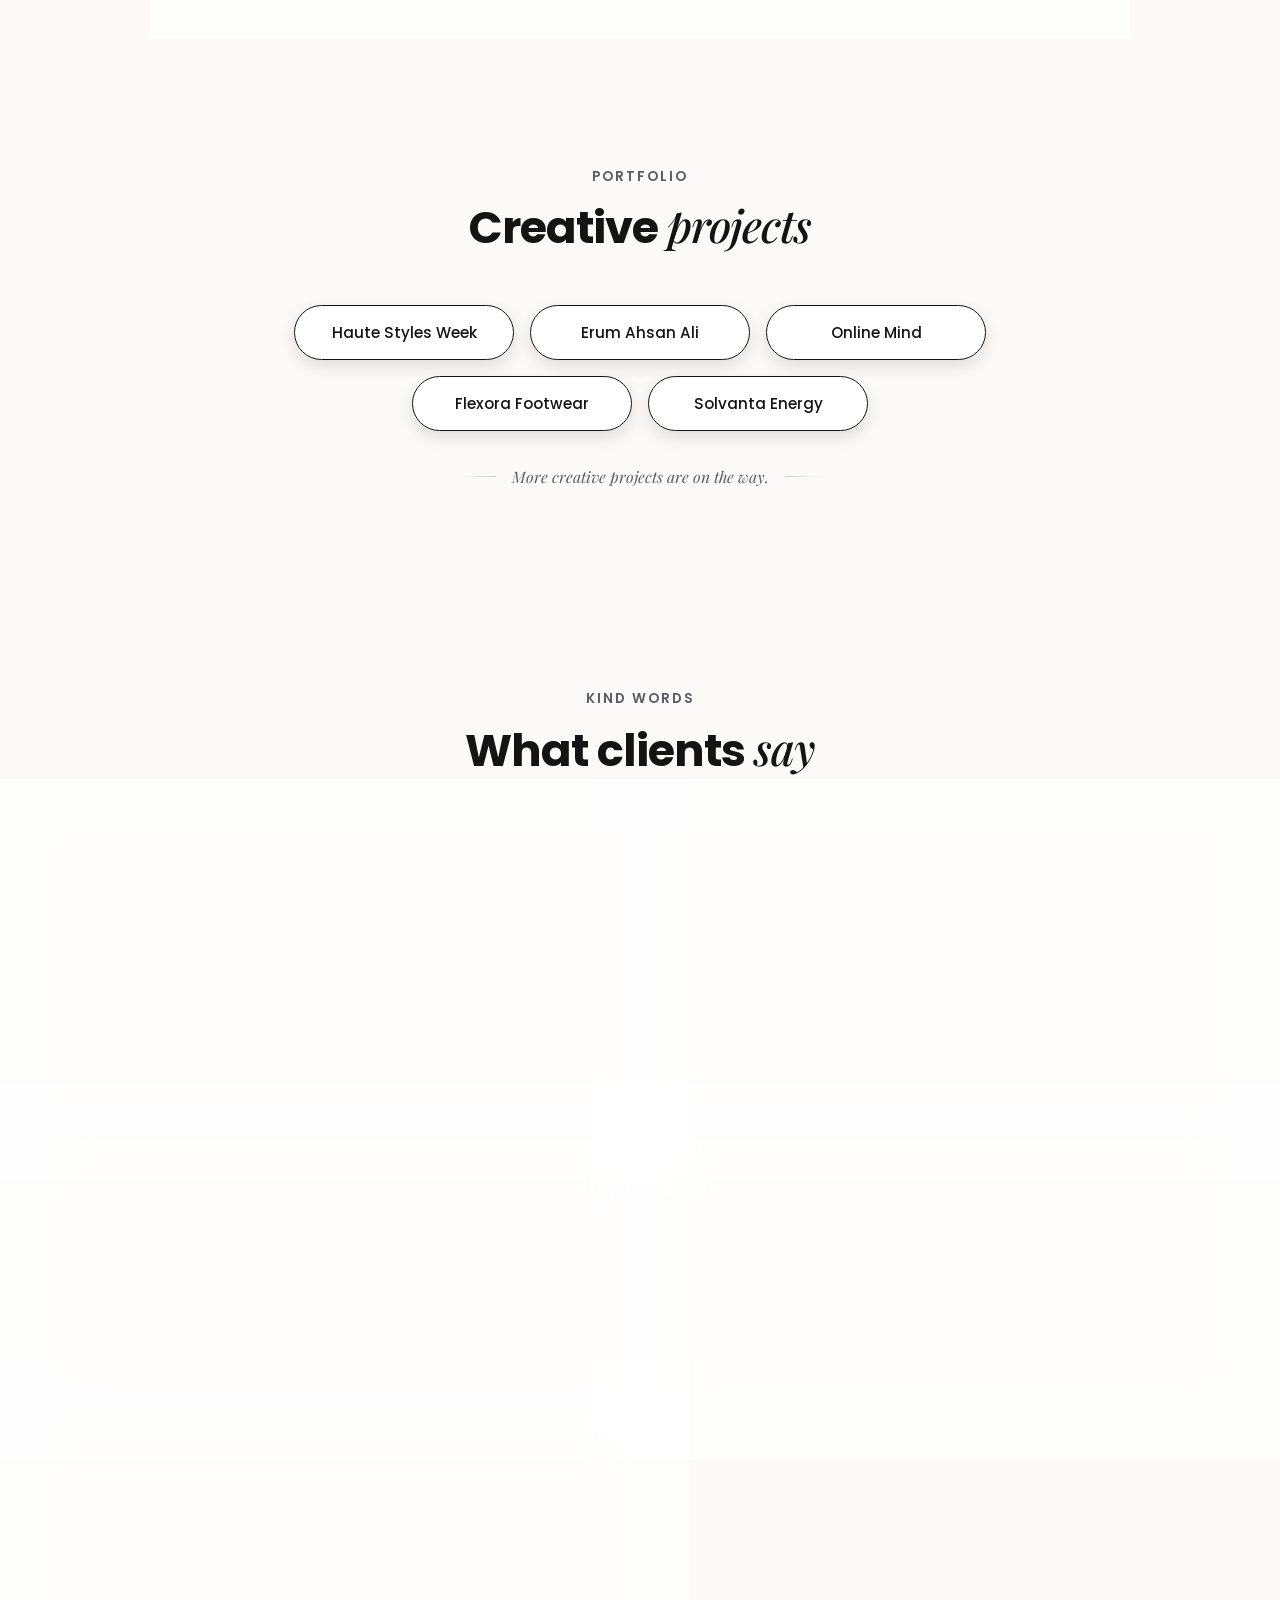
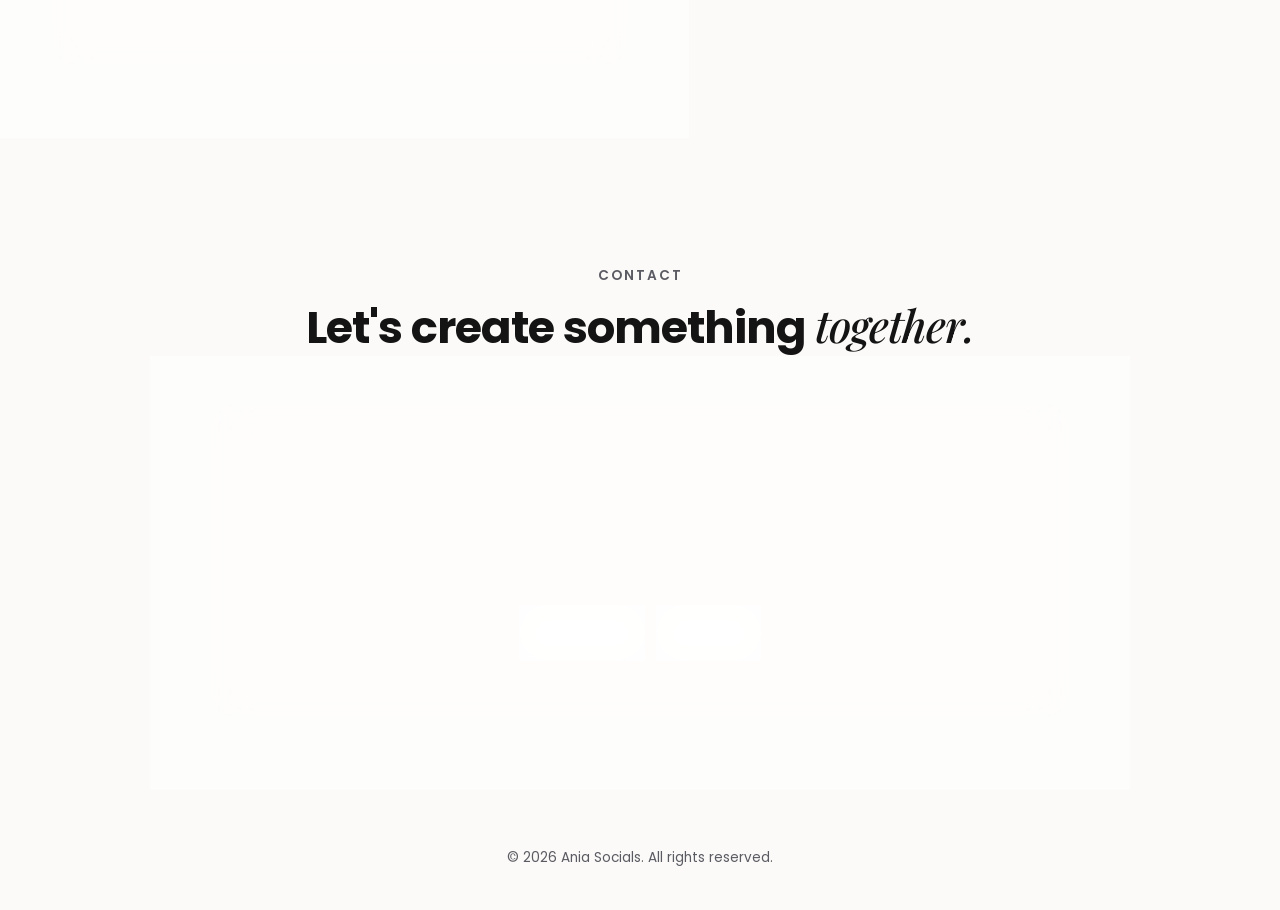
==== commit cadeb1fe: "Add additional client testimonials to index.html" ====
--- a/index.html
+++ b/index.html
@@ -89,11 +89,11 @@
 <span class="eyebrow reveal">Kind Words</span>
 <h2 class="reveal">What clients <span class="serif">say</span></h2>
 <div class="tgrid">
-<div class="glass tcard reveal"><div class="quote">&#8220;</div><p>It was a lovely experience working with you. Although it was short, your determination and willingness to learn truly stood out. You were responsive, a quick learner and very eager to work. Thank you for your hard work!</p><b>Rasm | Clothing Brand</b></div>
+<div class="glass tcard reveal"><div class="quote">&#8220;</div><p>Dedicated, creative, strategic, reliable, patient, and skilled in work. Consistently delivers great designs and effective strategies.</p><b>Nextgen Solution</b></div>
 <div class="glass tcard reveal"><div class="quote">&#8220;</div><p>I had an excellent experience working with this seller! Communication was clear, professional and prompt. She truly understood my requirements and delivered exactly what I needed, on time and with great attention to detail. I will definitely order again!</p><b>Fiverr Client</b></div>
-<div class="glass tcard reveal"><div class="quote">&#8220;</div><p>Dedicated, creative, strategic, reliable, patient, and skilled in work. Consistently delivers great designs and effective strategies.</p><b>Nextgen Solution</b></div>
 <div class="glass tcard reveal"><div class="quote">&#8220;</div><p>I asked Ania to make a social media post for my brand in one day. I gave her to-the-point details and she made exactly what I wanted. Delivered in time. Would love to work with her again.</p><b>Fiverr Client</b></div>
 <div class="glass tcard reveal"><div class="quote">&#8220;</div><p>Working with Ania has been a great experience. She is dependable, always delivers on time, and puts in extra effort to research and get things right. If you're looking for a social media manager, I can't recommend her enough!</p><b>Erum | Resume Expert</b></div>
+<div class="glass tcard reveal"><div class="quote">&#8220;</div><p>It was a lovely experience working with you. Although it was short, your determination and willingness to learn truly stood out. You were responsive, a quick learner and very eager to work. Thank you for your hard work!</p><b>Rasm | Clothing Brand</b></div>
 </div>
 </div>
 </section>
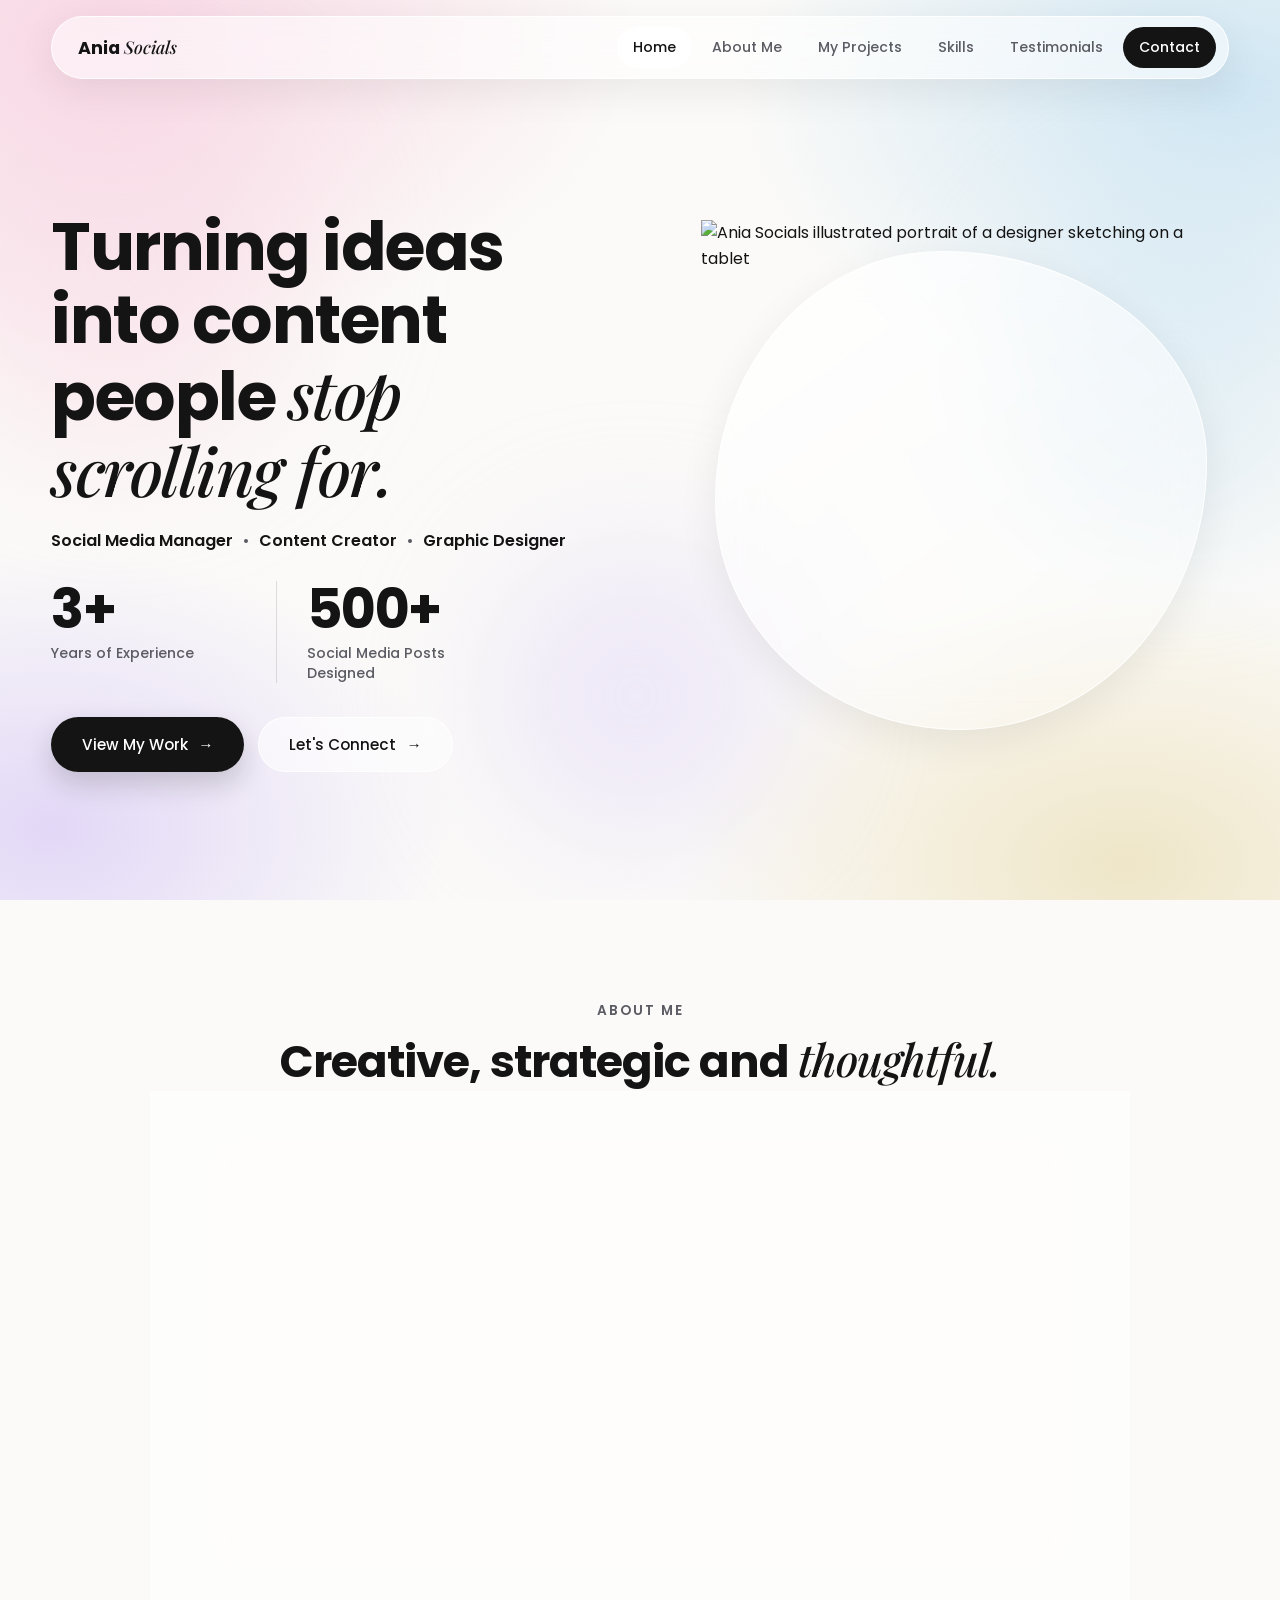
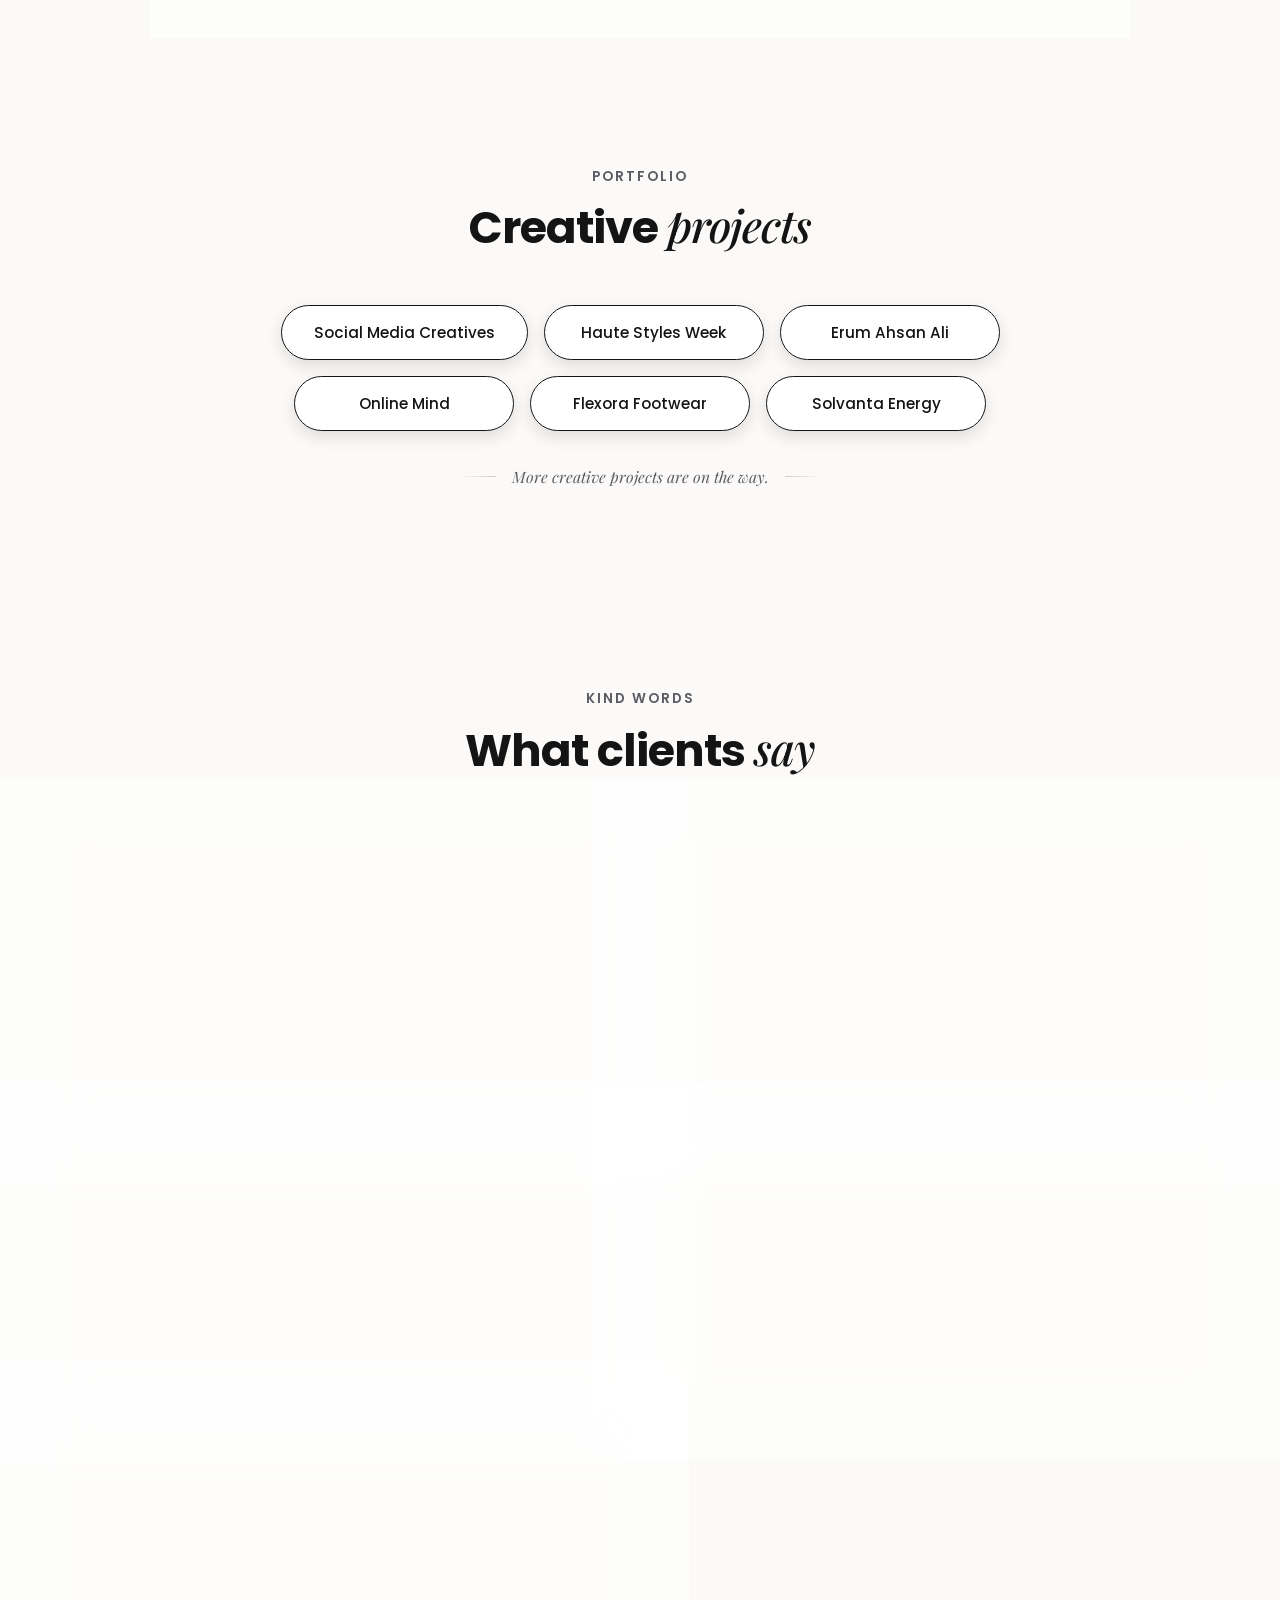
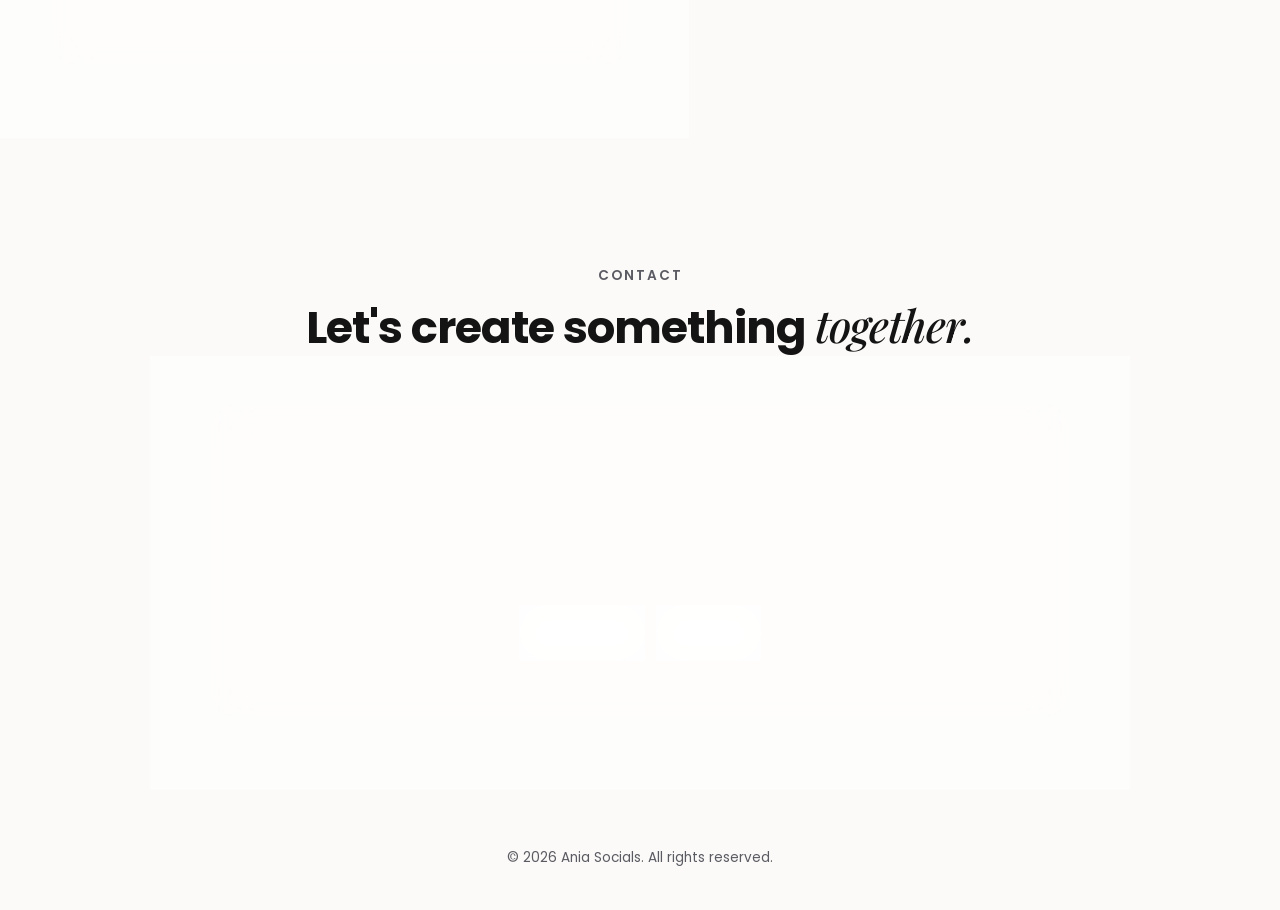
==== commit c3de4d83: "Add link to Social Media Creatives in portfolio" ====
--- a/index.html
+++ b/index.html
@@ -73,6 +73,7 @@
 <span class="eyebrow reveal">Portfolio</span>
 <h2 class="reveal">Creative <span class="serif">projects</span></h2>
 <div class="pf-list reveal">
+<a class="pf-btn" href="social-media.html">Social Media Creatives</a>
 <a class="pf-btn" href="haute-styles-week.html">Haute Styles Week</a>
 <a class="pf-btn" href="erum-ahsan-ali.html">Erum Ahsan Ali</a>
 <a class="pf-btn" href="online-mind.html">Online Mind</a>
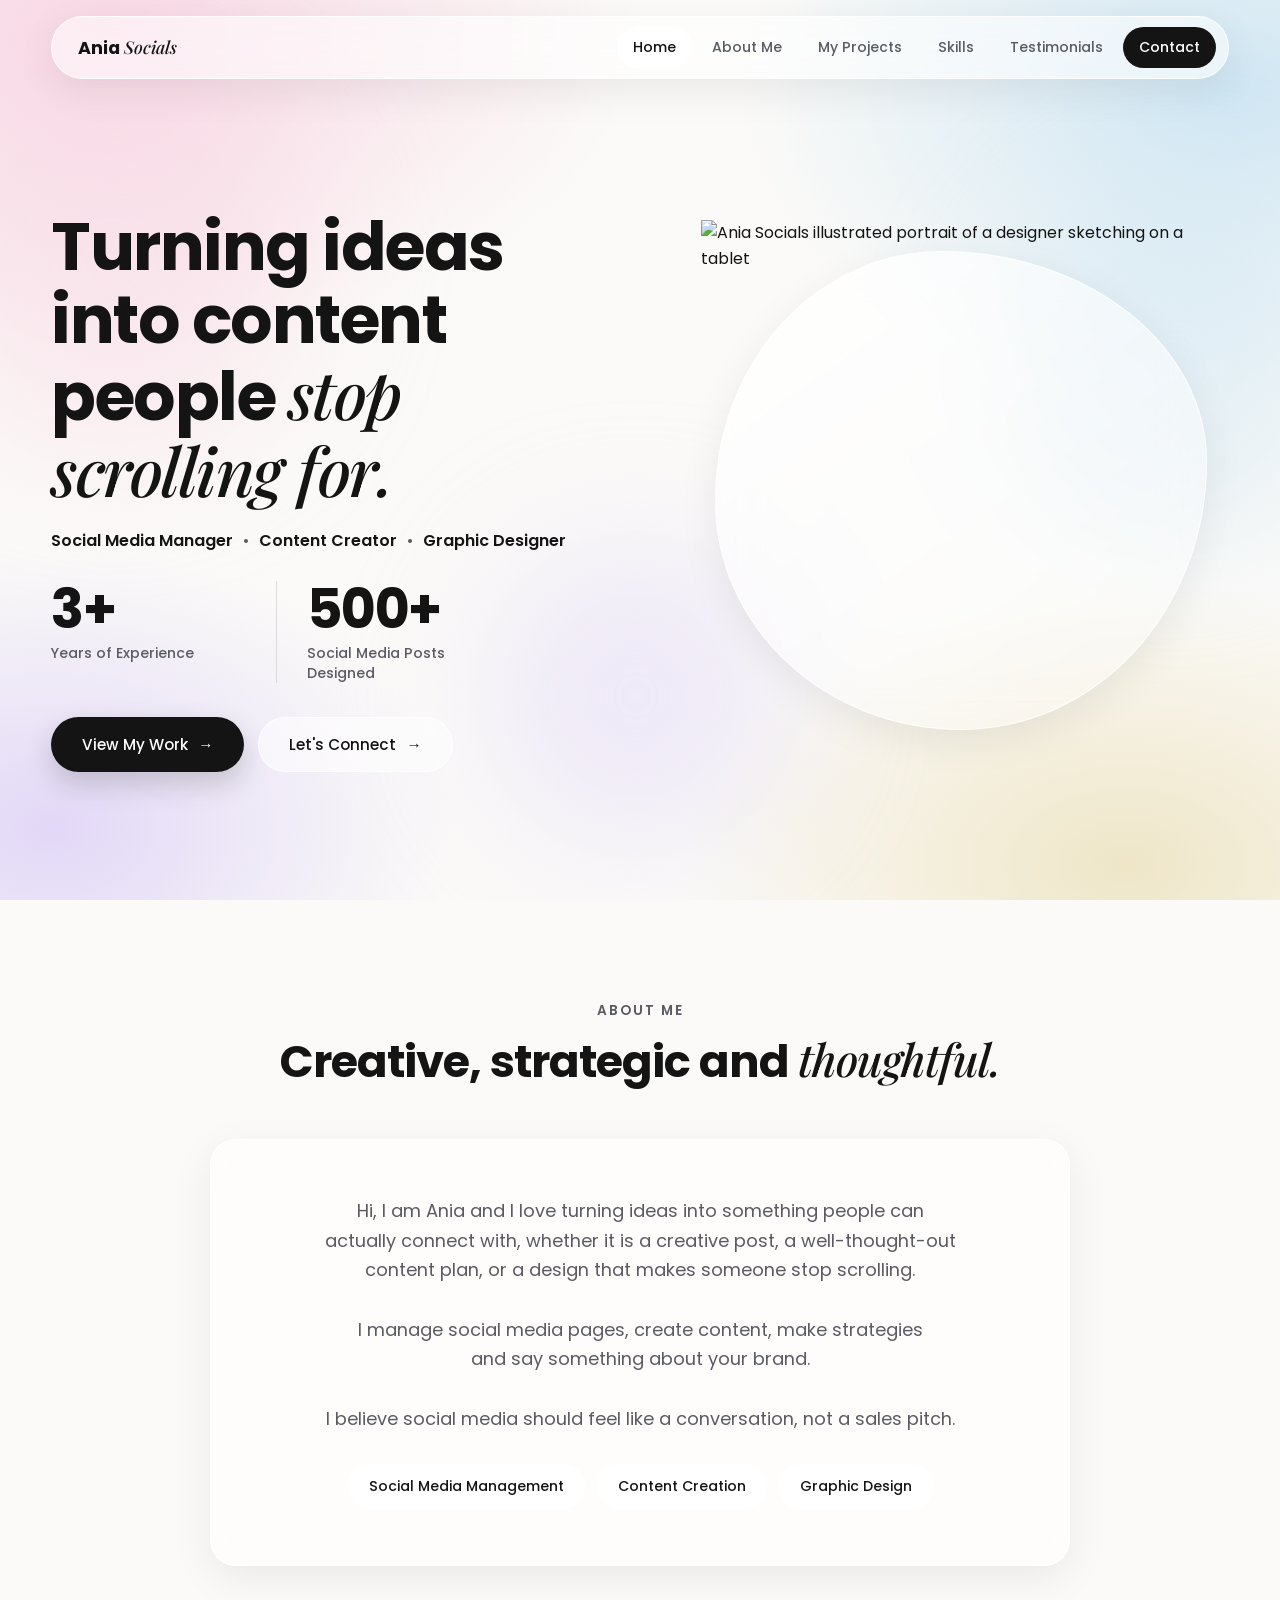
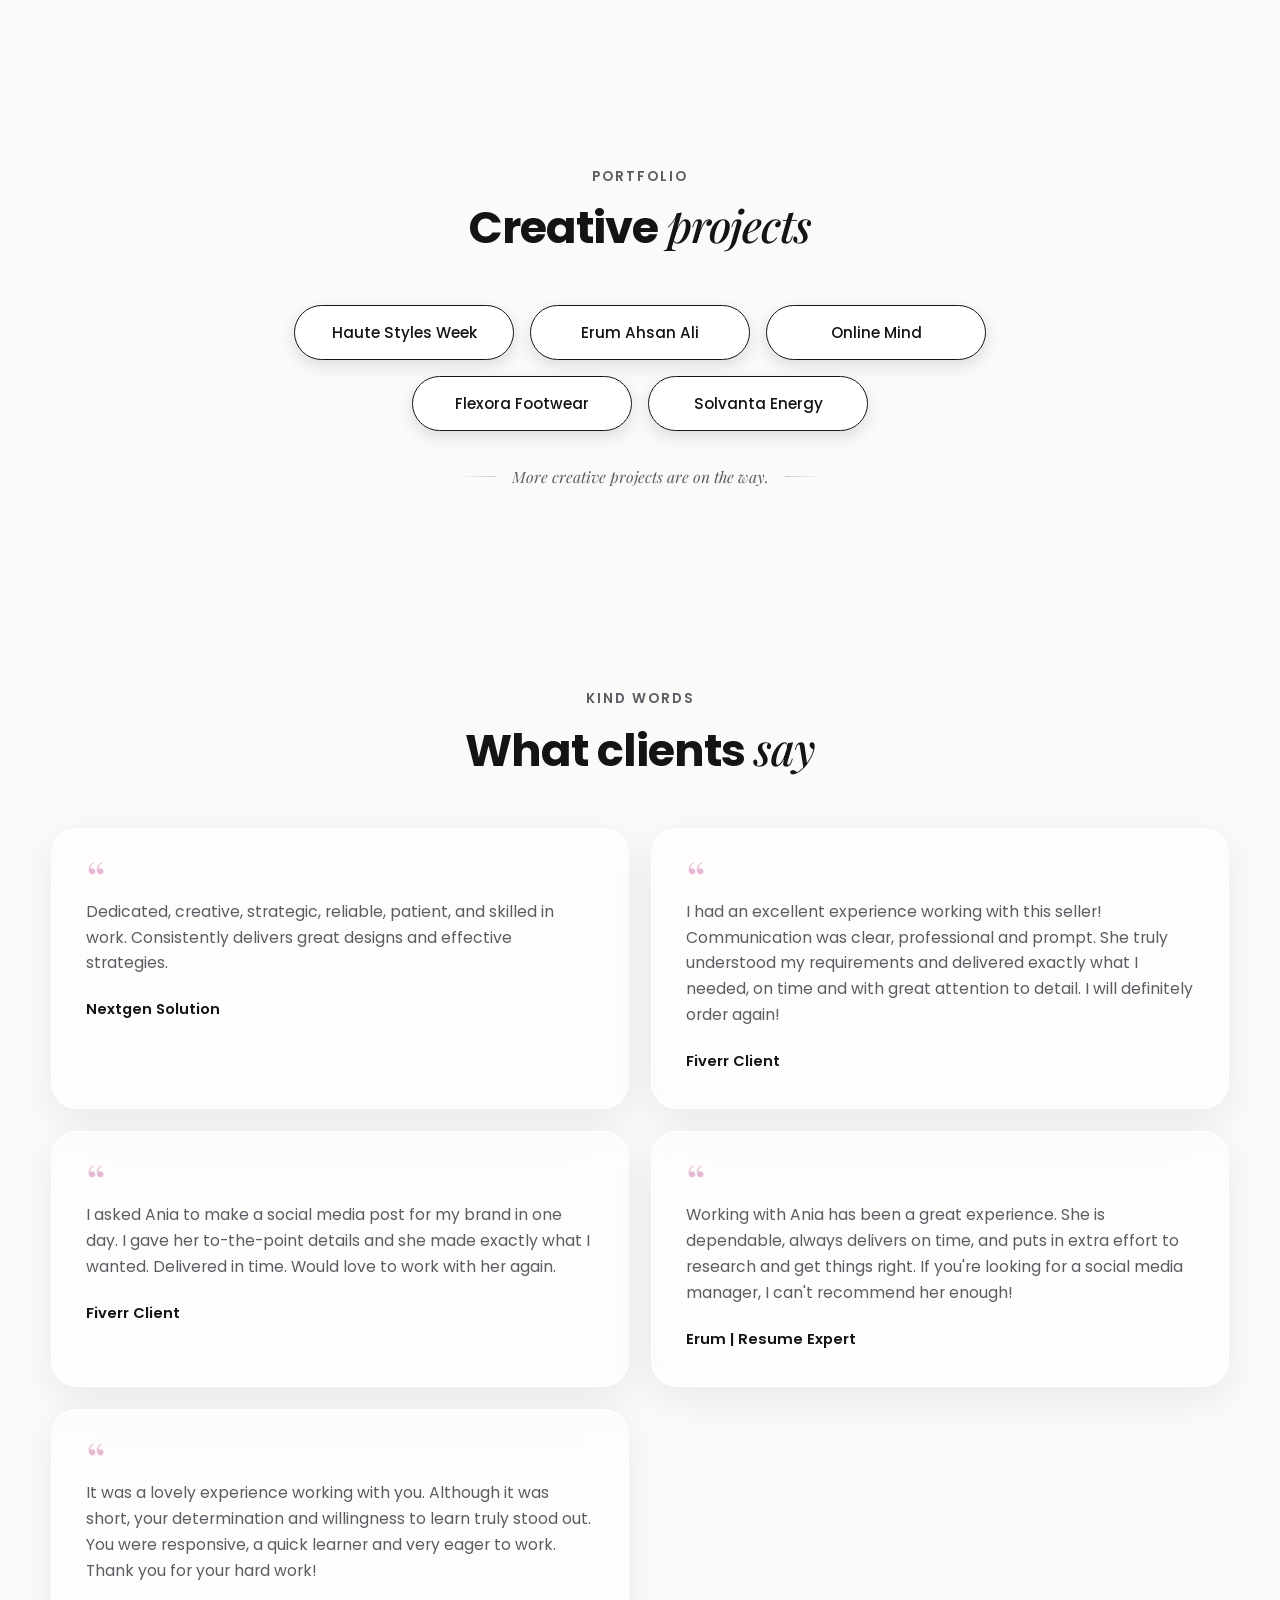
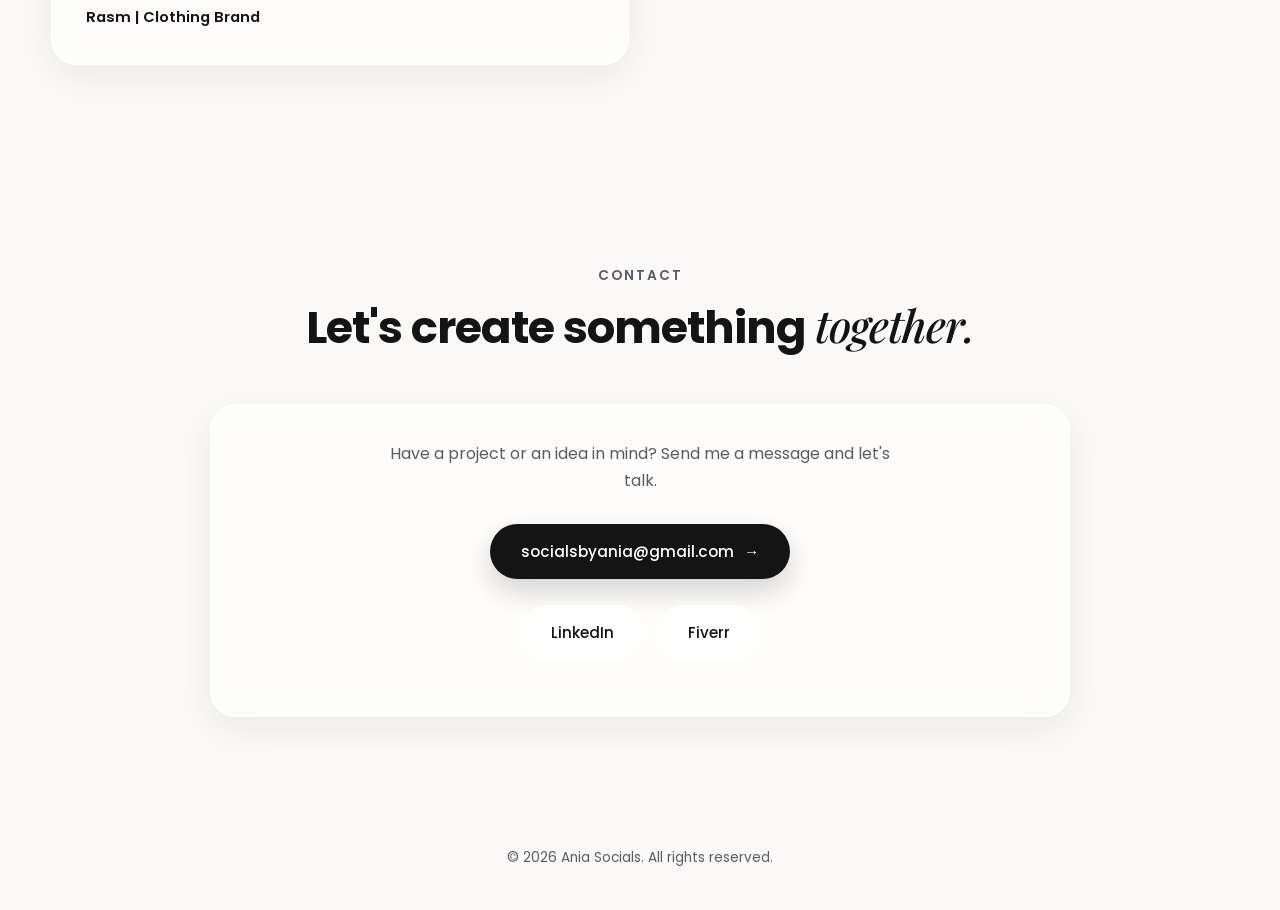
==== commit ece5ded9: "Remove link to Social Media Creatives" ====
--- a/index.html
+++ b/index.html
@@ -73,7 +73,6 @@
 <span class="eyebrow reveal">Portfolio</span>
 <h2 class="reveal">Creative <span class="serif">projects</span></h2>
 <div class="pf-list reveal">
-<a class="pf-btn" href="social-media.html">Social Media Creatives</a>
 <a class="pf-btn" href="haute-styles-week.html">Haute Styles Week</a>
 <a class="pf-btn" href="erum-ahsan-ali.html">Erum Ahsan Ali</a>
 <a class="pf-btn" href="online-mind.html">Online Mind</a>
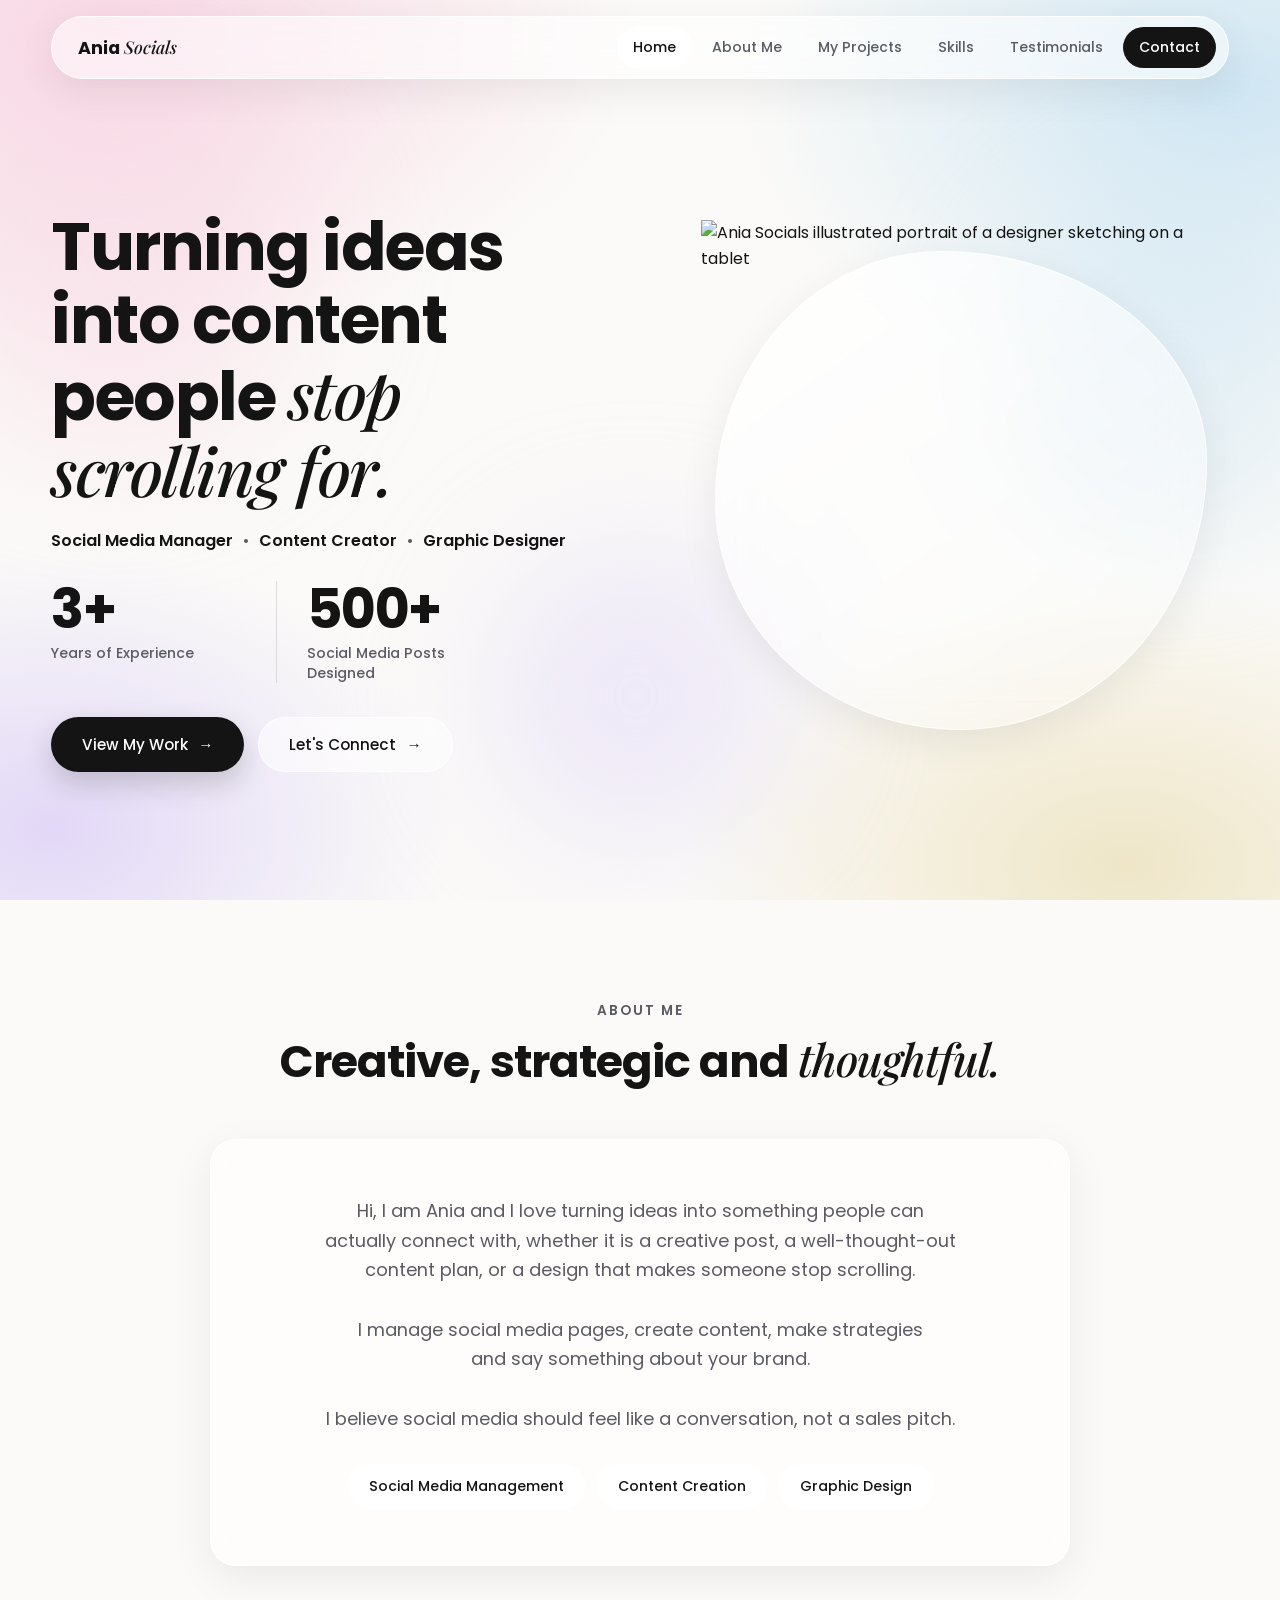
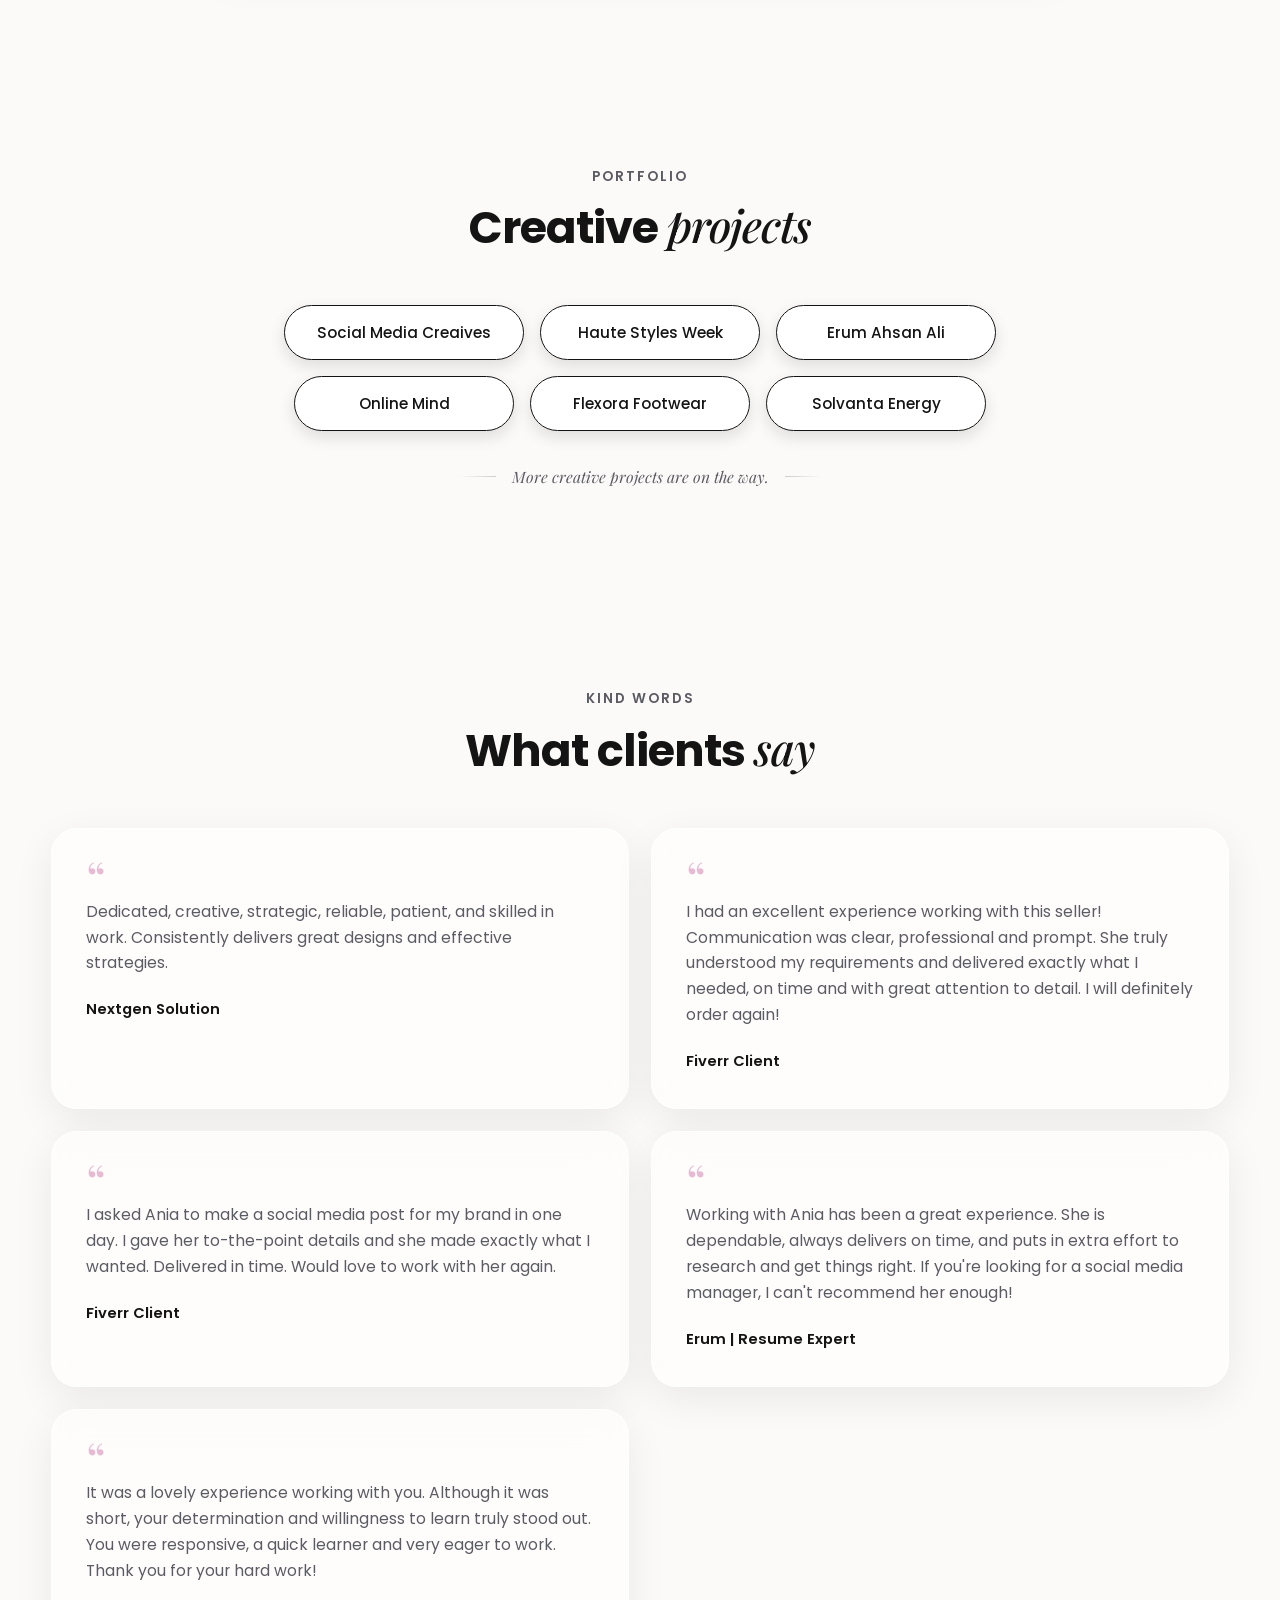
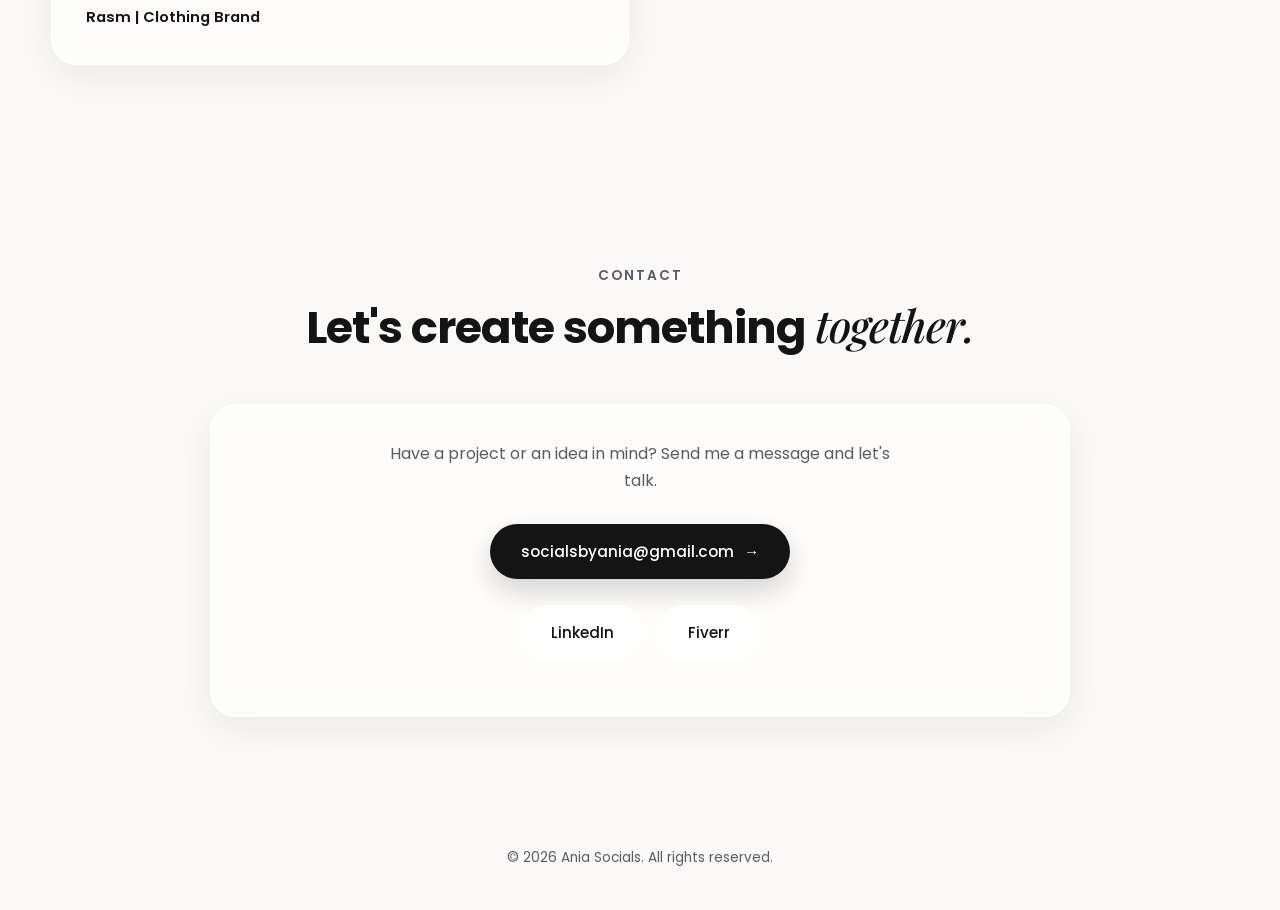
==== commit 5ca7c8f8: "Add link to Social Media Creatives in portfolio" ====
--- a/index.html
+++ b/index.html
@@ -73,6 +73,7 @@
 <span class="eyebrow reveal">Portfolio</span>
 <h2 class="reveal">Creative <span class="serif">projects</span></h2>
 <div class="pf-list reveal">
+<a class="pf-btn" href="social-media.html">Social Media Creaives</a>
 <a class="pf-btn" href="haute-styles-week.html">Haute Styles Week</a>
 <a class="pf-btn" href="erum-ahsan-ali.html">Erum Ahsan Ali</a>
 <a class="pf-btn" href="online-mind.html">Online Mind</a>
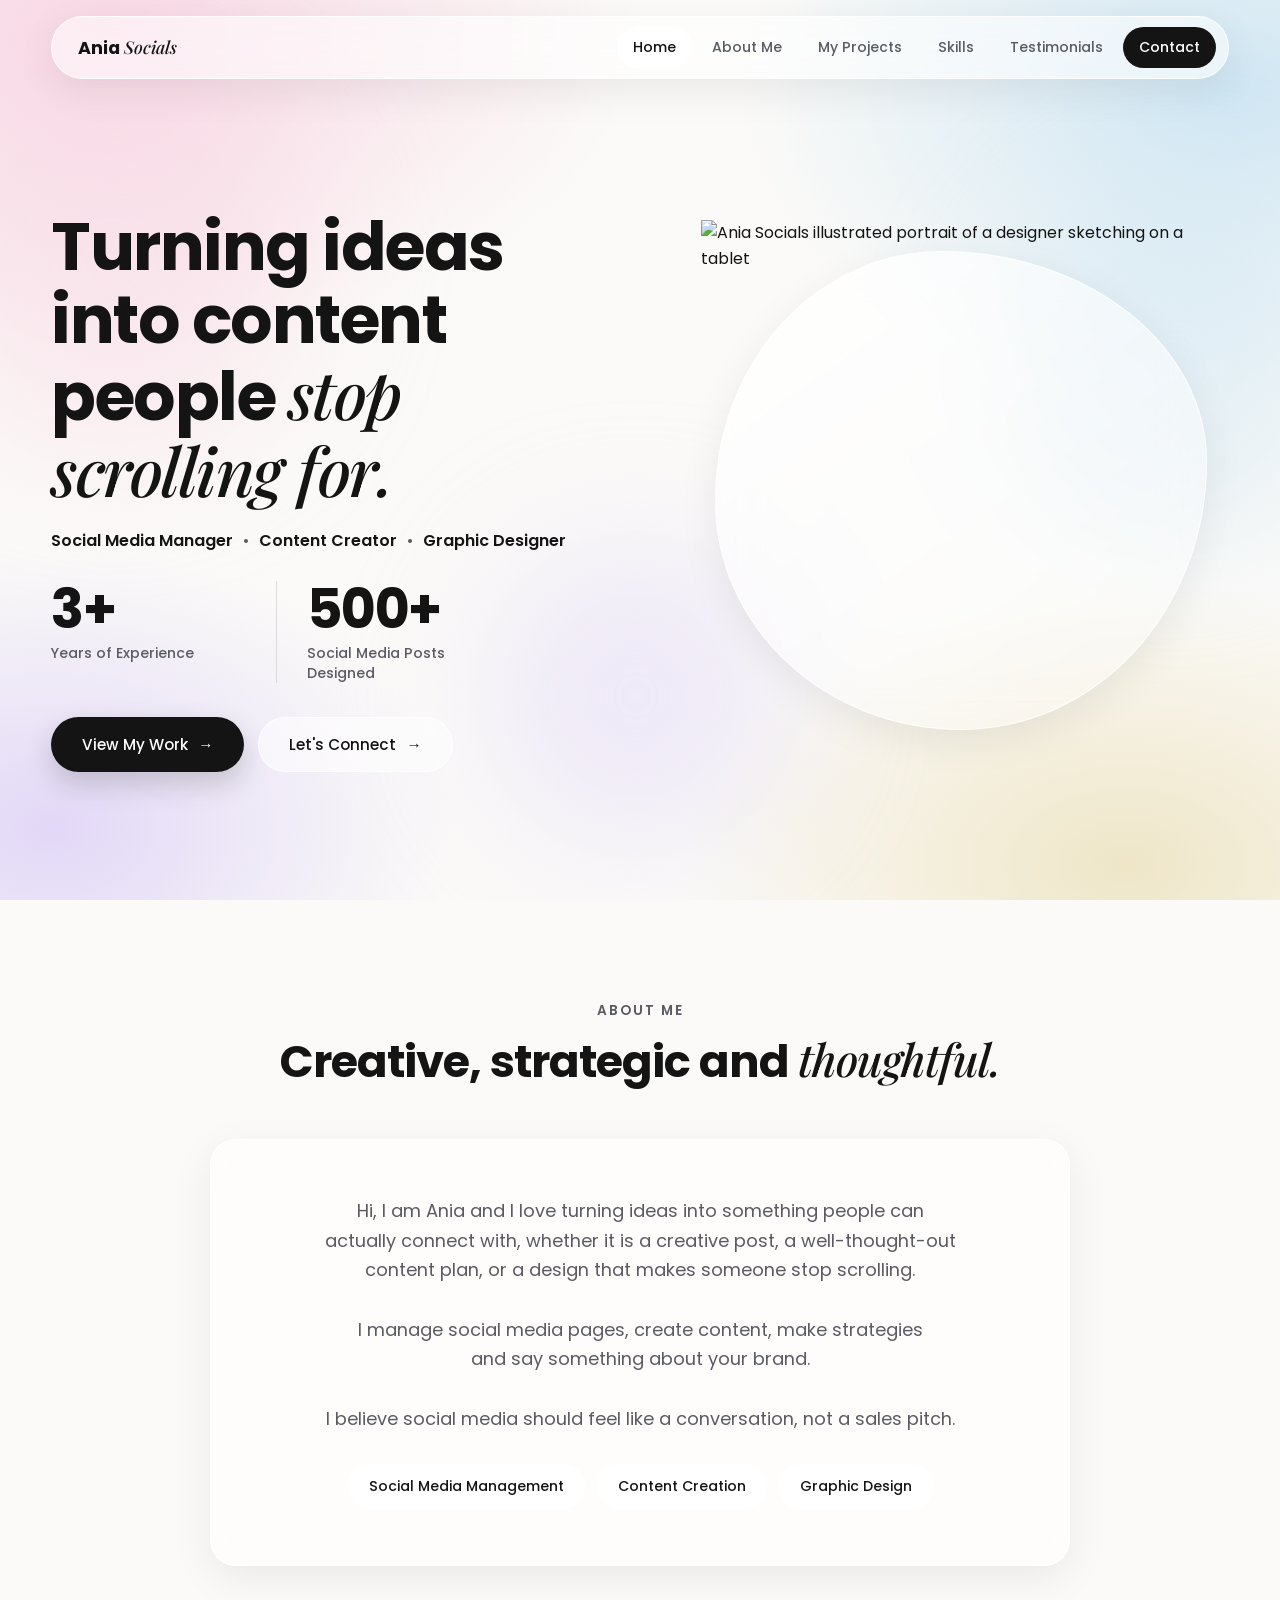
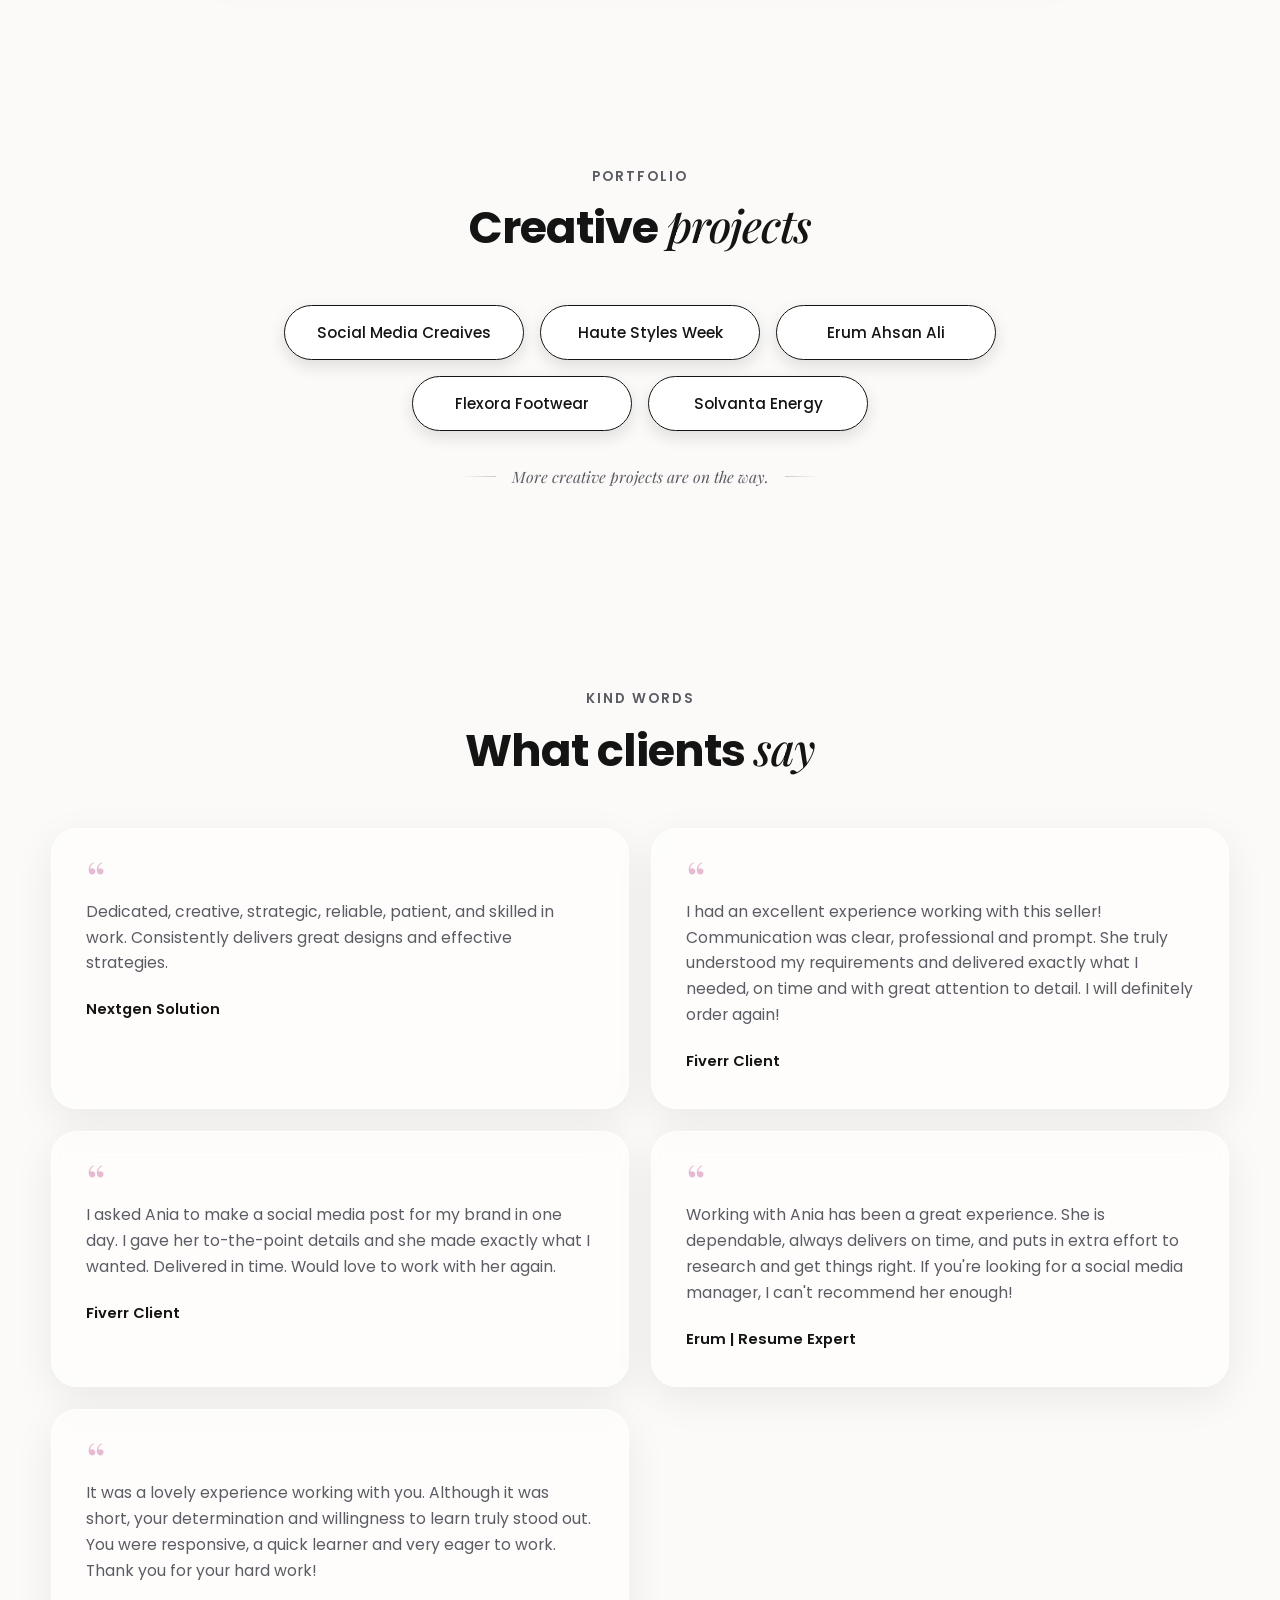
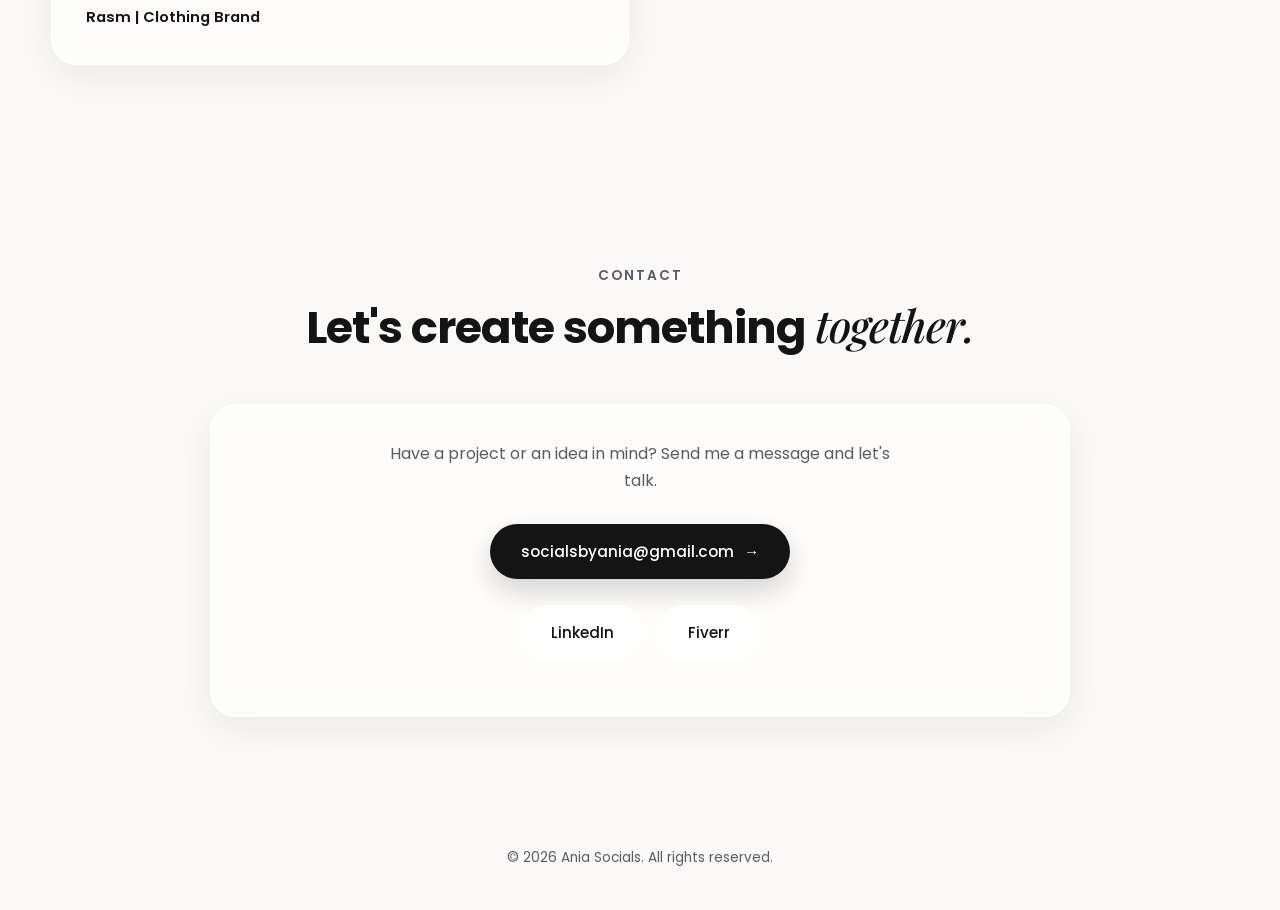
==== commit e92cb5df: "Remove 'Online Mind' link from index.html Removed the 'Online Mind' link from the project list." ====
--- a/index.html
+++ b/index.html
@@ -76,7 +76,6 @@
 <a class="pf-btn" href="social-media.html">Social Media Creaives</a>
 <a class="pf-btn" href="haute-styles-week.html">Haute Styles Week</a>
 <a class="pf-btn" href="erum-ahsan-ali.html">Erum Ahsan Ali</a>
-<a class="pf-btn" href="online-mind.html">Online Mind</a>
 <a class="pf-btn" href="flexora-footwear.html">Flexora Footwear</a>
 <a class="pf-btn" href="solvanta-energy.html">Solvanta Energy</a>
 </div>
--- a/style.css
+++ b/style.css
@@ -172,3 +172,4 @@
 .pf-btn{display:inline-flex;align-items:center;justify-content:center;min-width:220px;padding:15px 32px;border-radius:999px;background:#fff;color:#141414;border:1.5px solid #141414;box-shadow:0 6px 16px rgba(20,20,20,.12);font:500 .95rem 'Poppins',sans-serif;text-align:center;cursor:pointer;transition:transform .3s var(--ease),box-shadow .3s var(--ease),background .3s var(--ease),color .3s var(--ease)}
 .pf-btn:hover{transform:translateY(-3px);background:#141414;color:#fff;box-shadow:0 12px 26px rgba(20,20,20,.2)}
 #work{background:transparent!important}
+.pgal.uniform img{aspect-ratio:4/5;object-fit:contain;background:#fff}
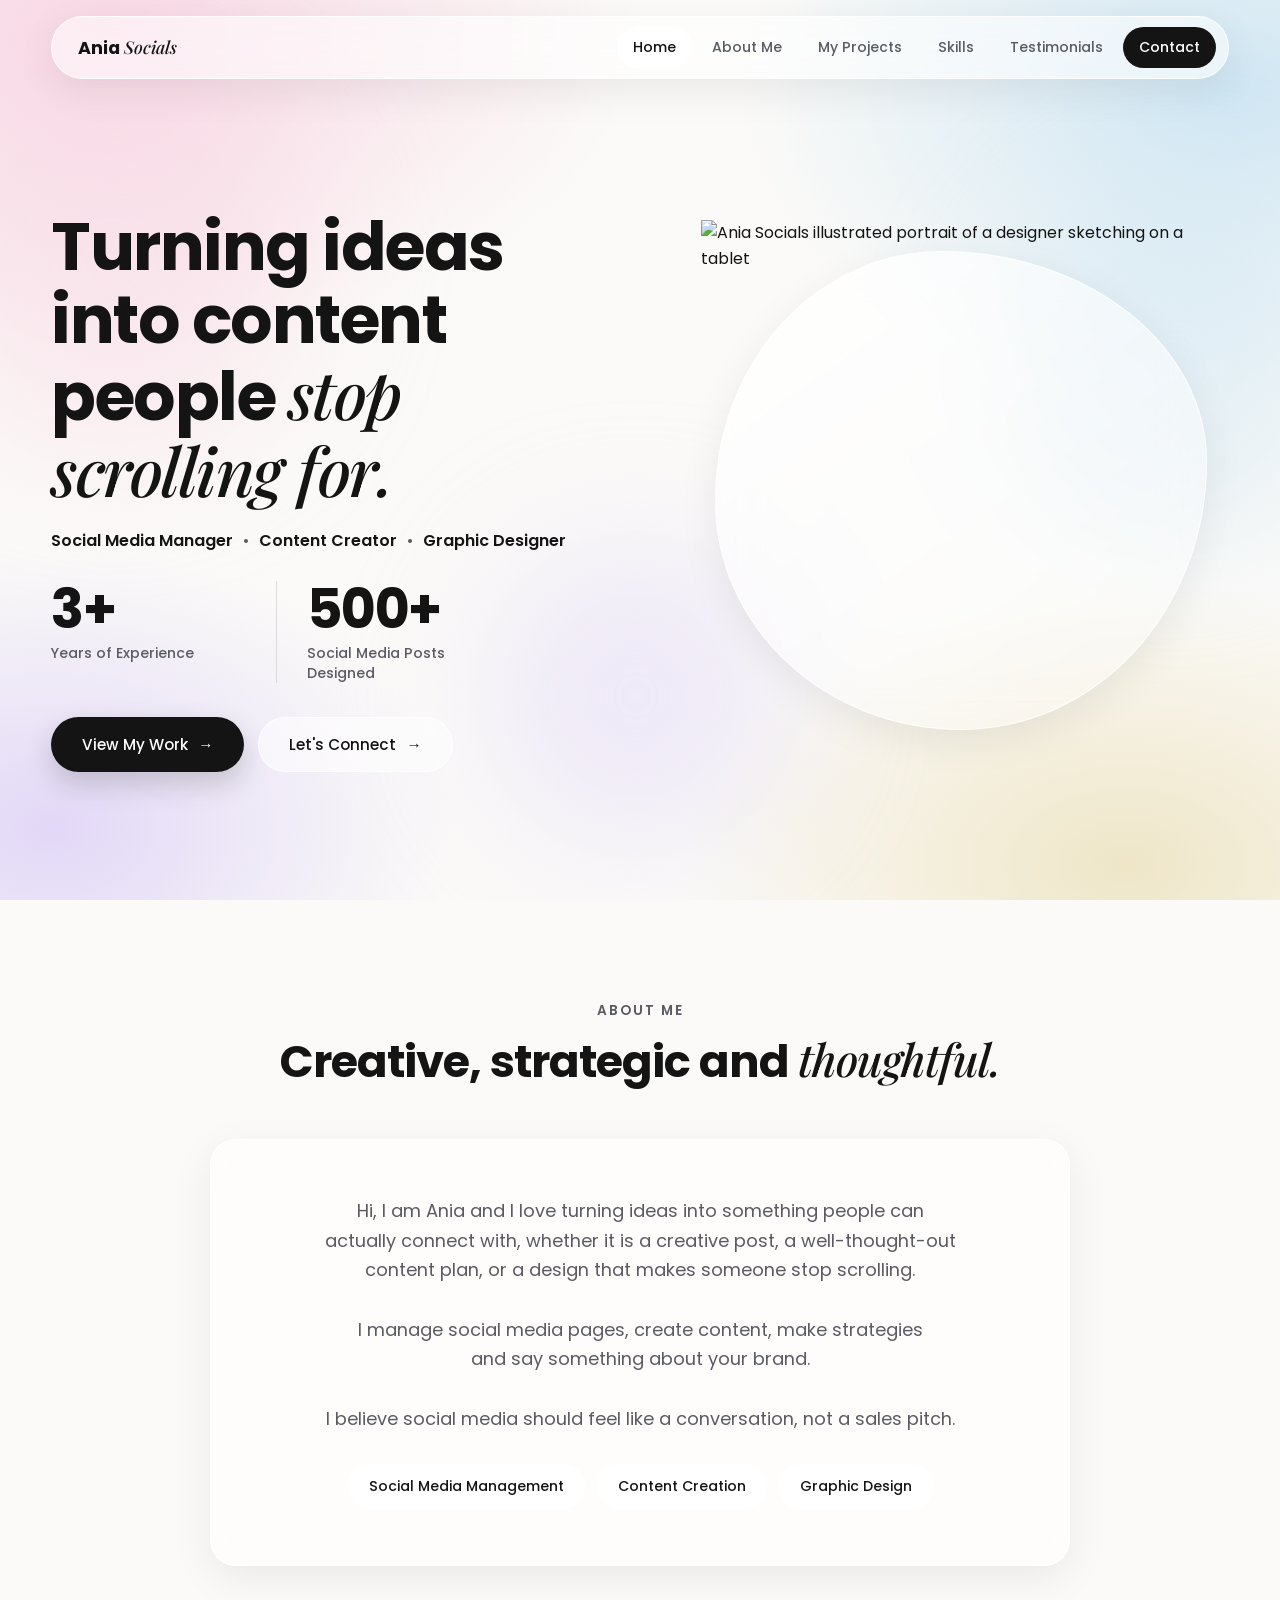
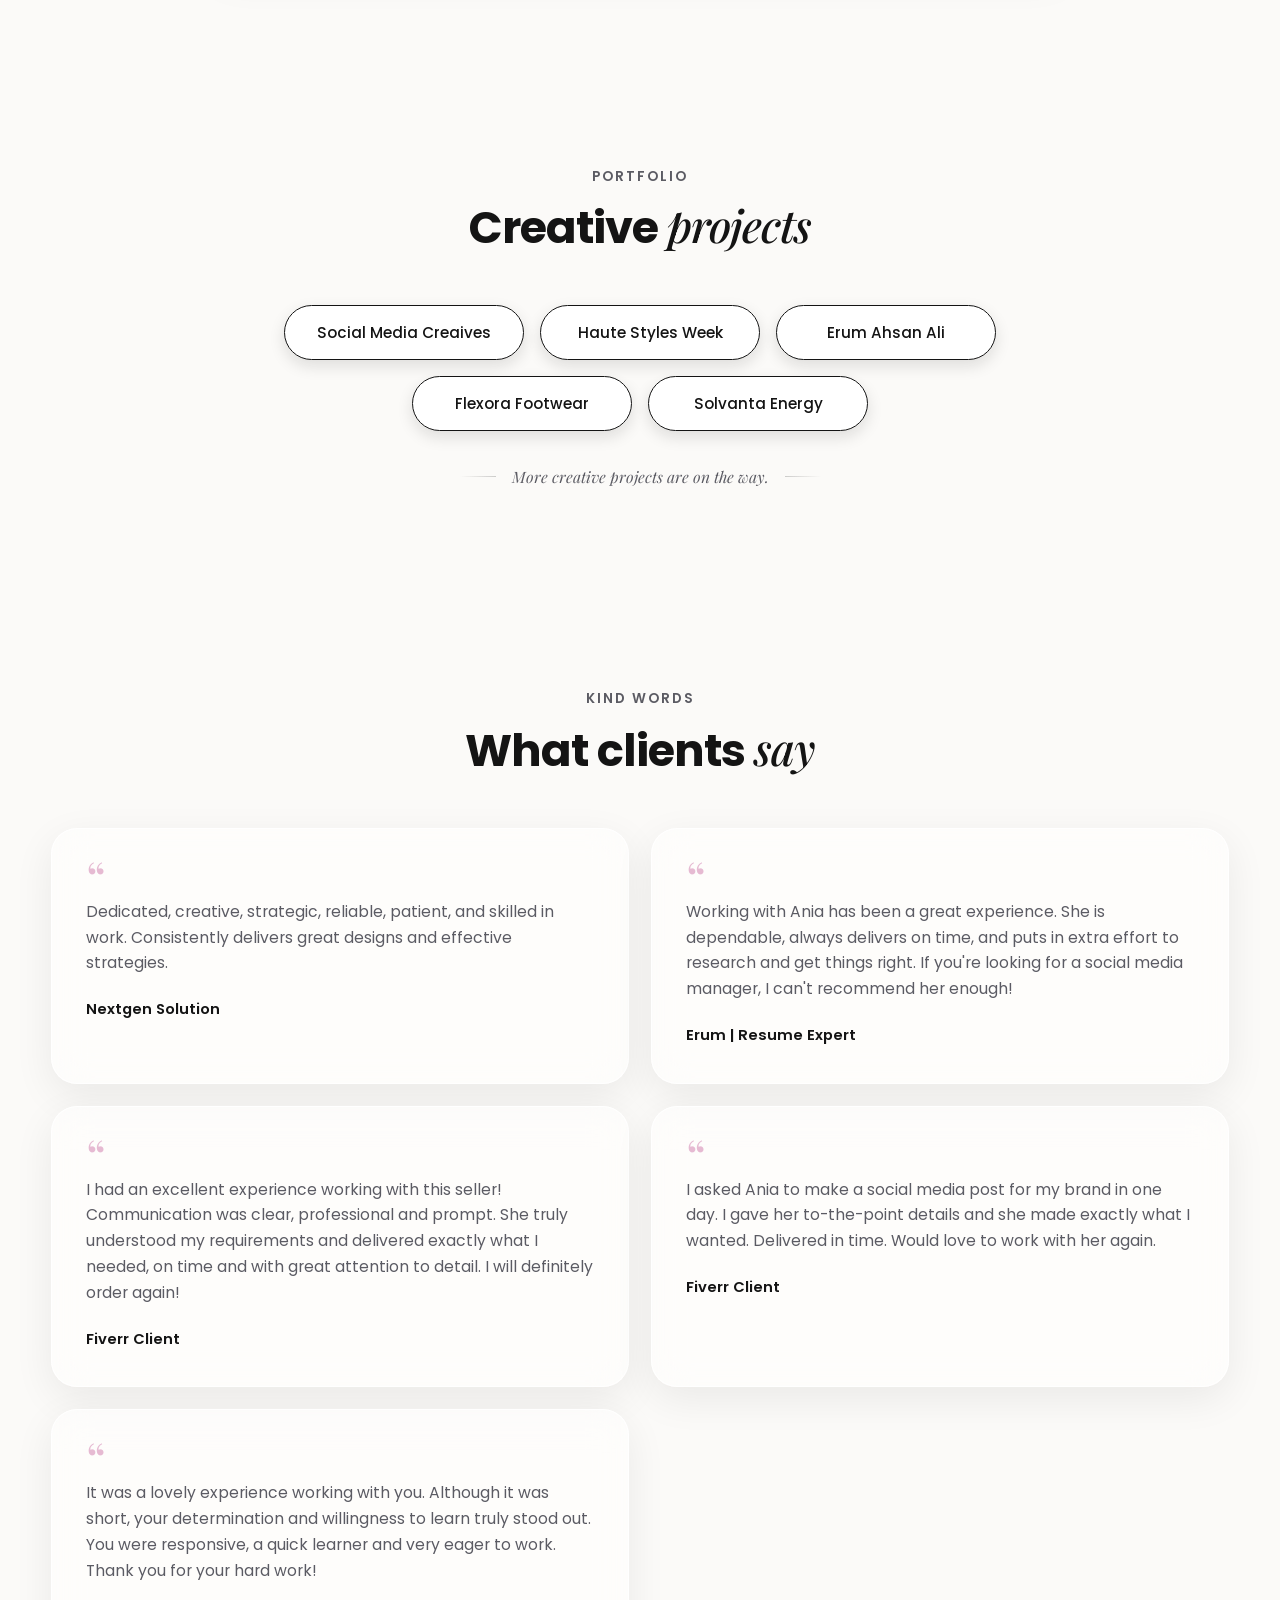
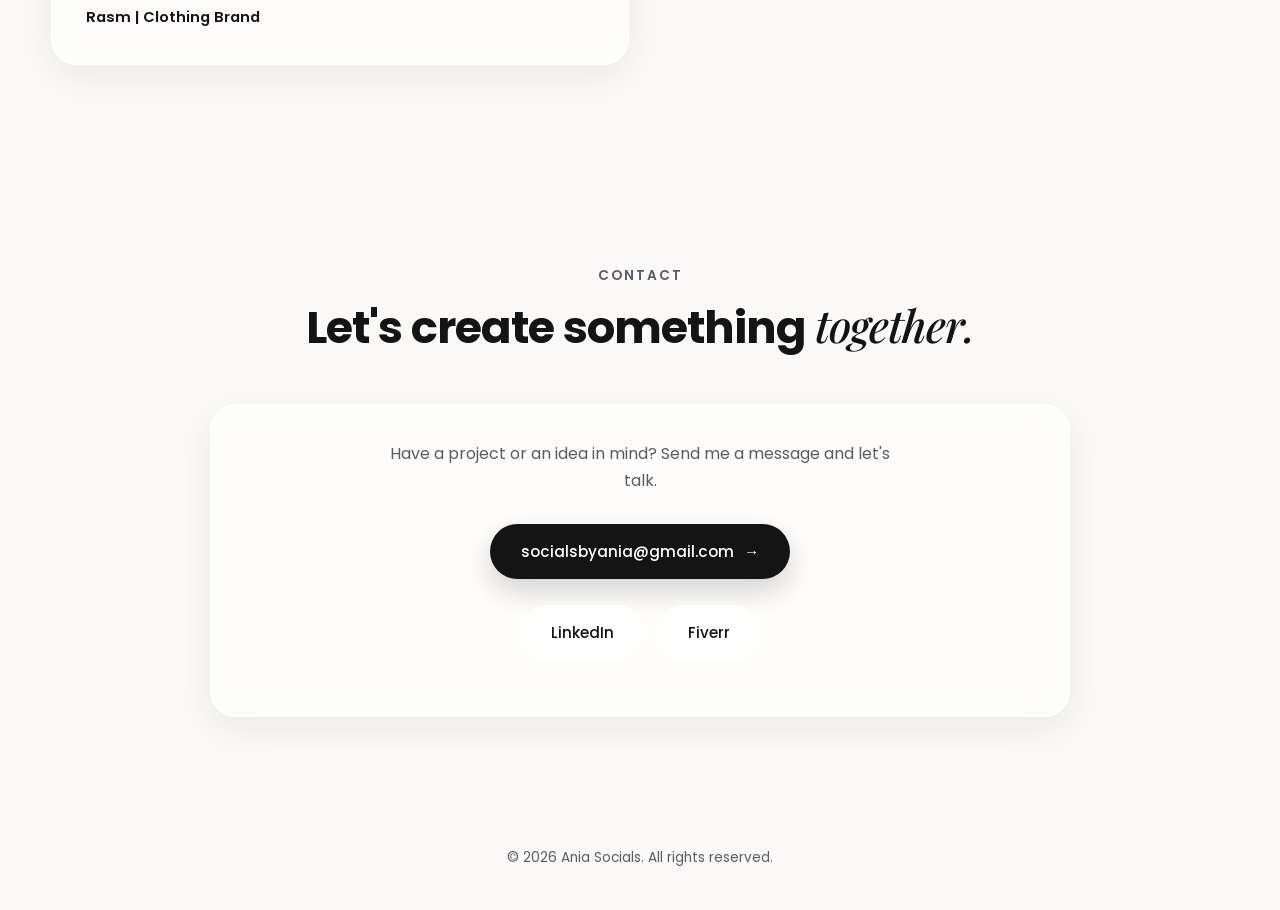
==== commit 3a5b64f1: "Remove duplicate client testimonial Removed duplicate testimonial from the client feedback section." ====
--- a/index.html
+++ b/index.html
@@ -90,9 +90,9 @@
 <h2 class="reveal">What clients <span class="serif">say</span></h2>
 <div class="tgrid">
 <div class="glass tcard reveal"><div class="quote">&#8220;</div><p>Dedicated, creative, strategic, reliable, patient, and skilled in work. Consistently delivers great designs and effective strategies.</p><b>Nextgen Solution</b></div>
+<div class="glass tcard reveal"><div class="quote">&#8220;</div><p>Working with Ania has been a great experience. She is dependable, always delivers on time, and puts in extra effort to research and get things right. If you're looking for a social media manager, I can't recommend her enough!</p><b>Erum | Resume Expert</b></div>
 <div class="glass tcard reveal"><div class="quote">&#8220;</div><p>I had an excellent experience working with this seller! Communication was clear, professional and prompt. She truly understood my requirements and delivered exactly what I needed, on time and with great attention to detail. I will definitely order again!</p><b>Fiverr Client</b></div>
 <div class="glass tcard reveal"><div class="quote">&#8220;</div><p>I asked Ania to make a social media post for my brand in one day. I gave her to-the-point details and she made exactly what I wanted. Delivered in time. Would love to work with her again.</p><b>Fiverr Client</b></div>
-<div class="glass tcard reveal"><div class="quote">&#8220;</div><p>Working with Ania has been a great experience. She is dependable, always delivers on time, and puts in extra effort to research and get things right. If you're looking for a social media manager, I can't recommend her enough!</p><b>Erum | Resume Expert</b></div>
 <div class="glass tcard reveal"><div class="quote">&#8220;</div><p>It was a lovely experience working with you. Although it was short, your determination and willingness to learn truly stood out. You were responsive, a quick learner and very eager to work. Thank you for your hard work!</p><b>Rasm | Clothing Brand</b></div>
 </div>
 </div>
